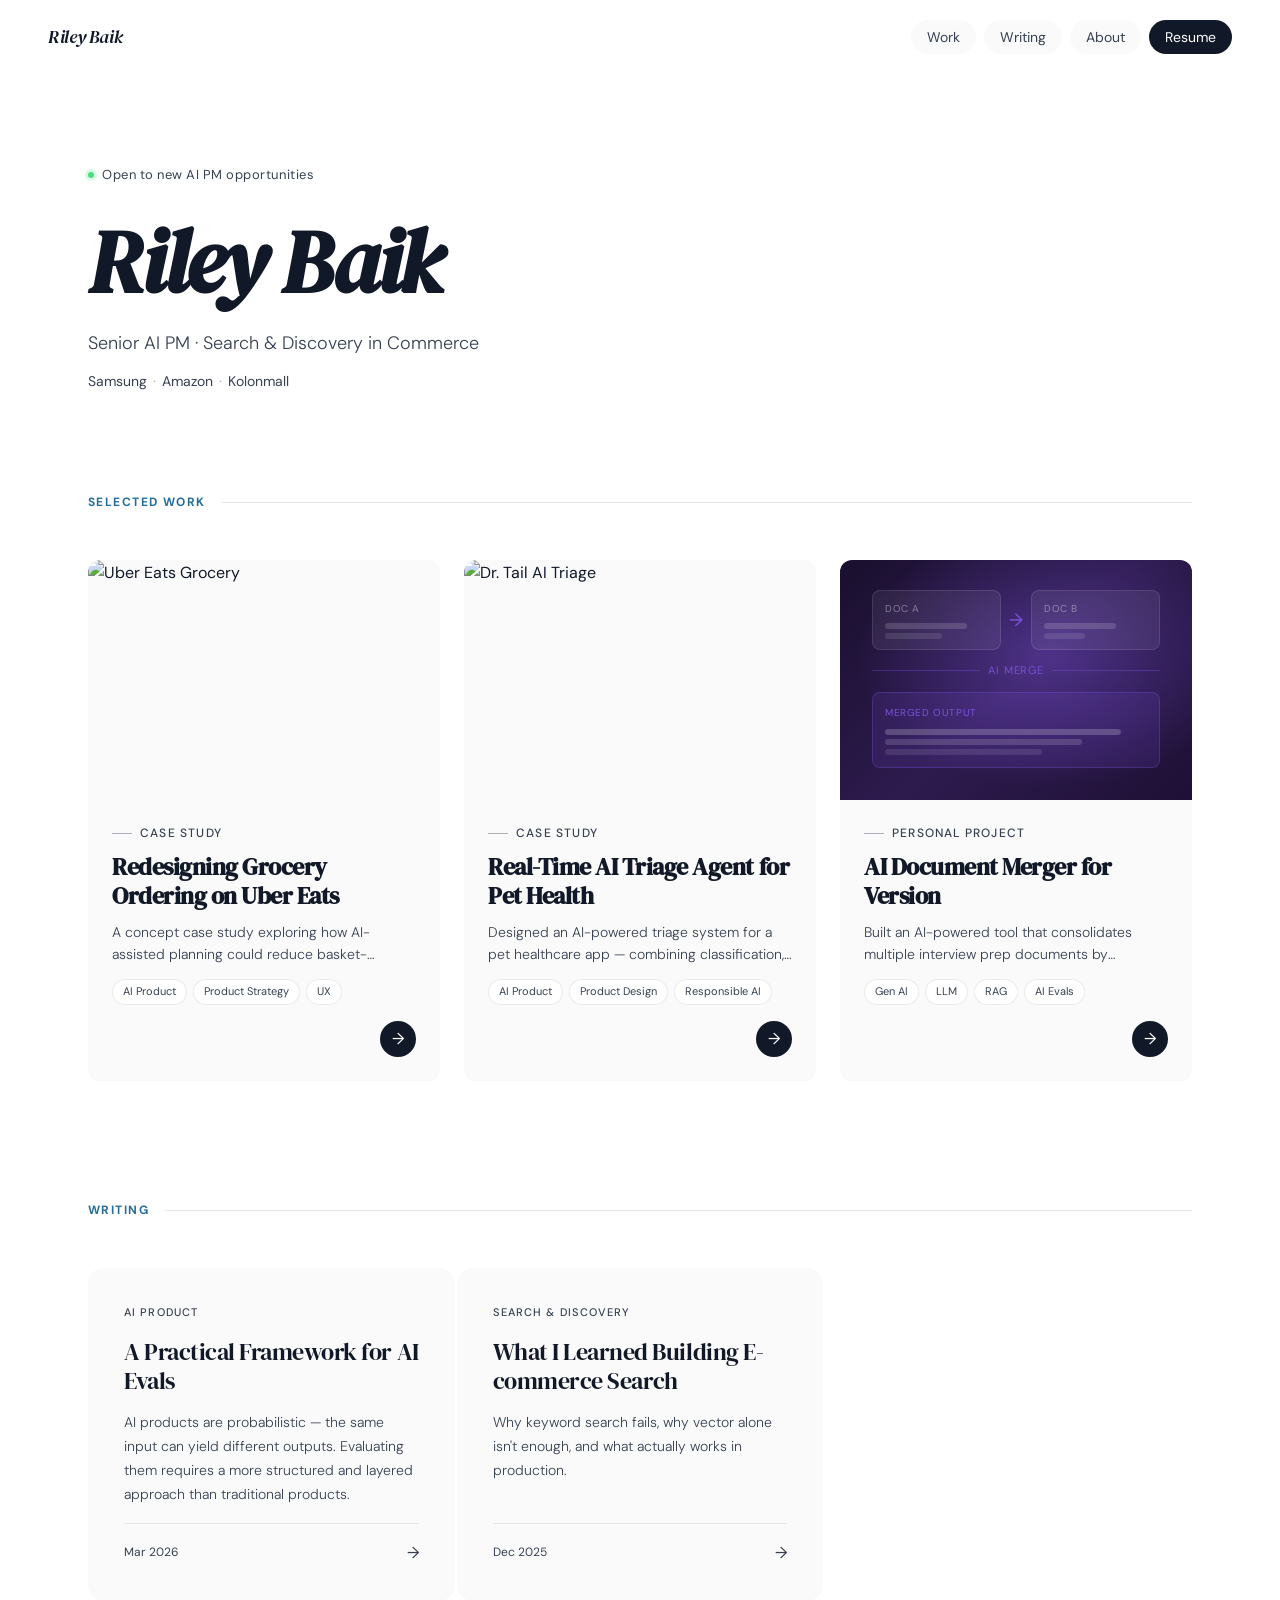
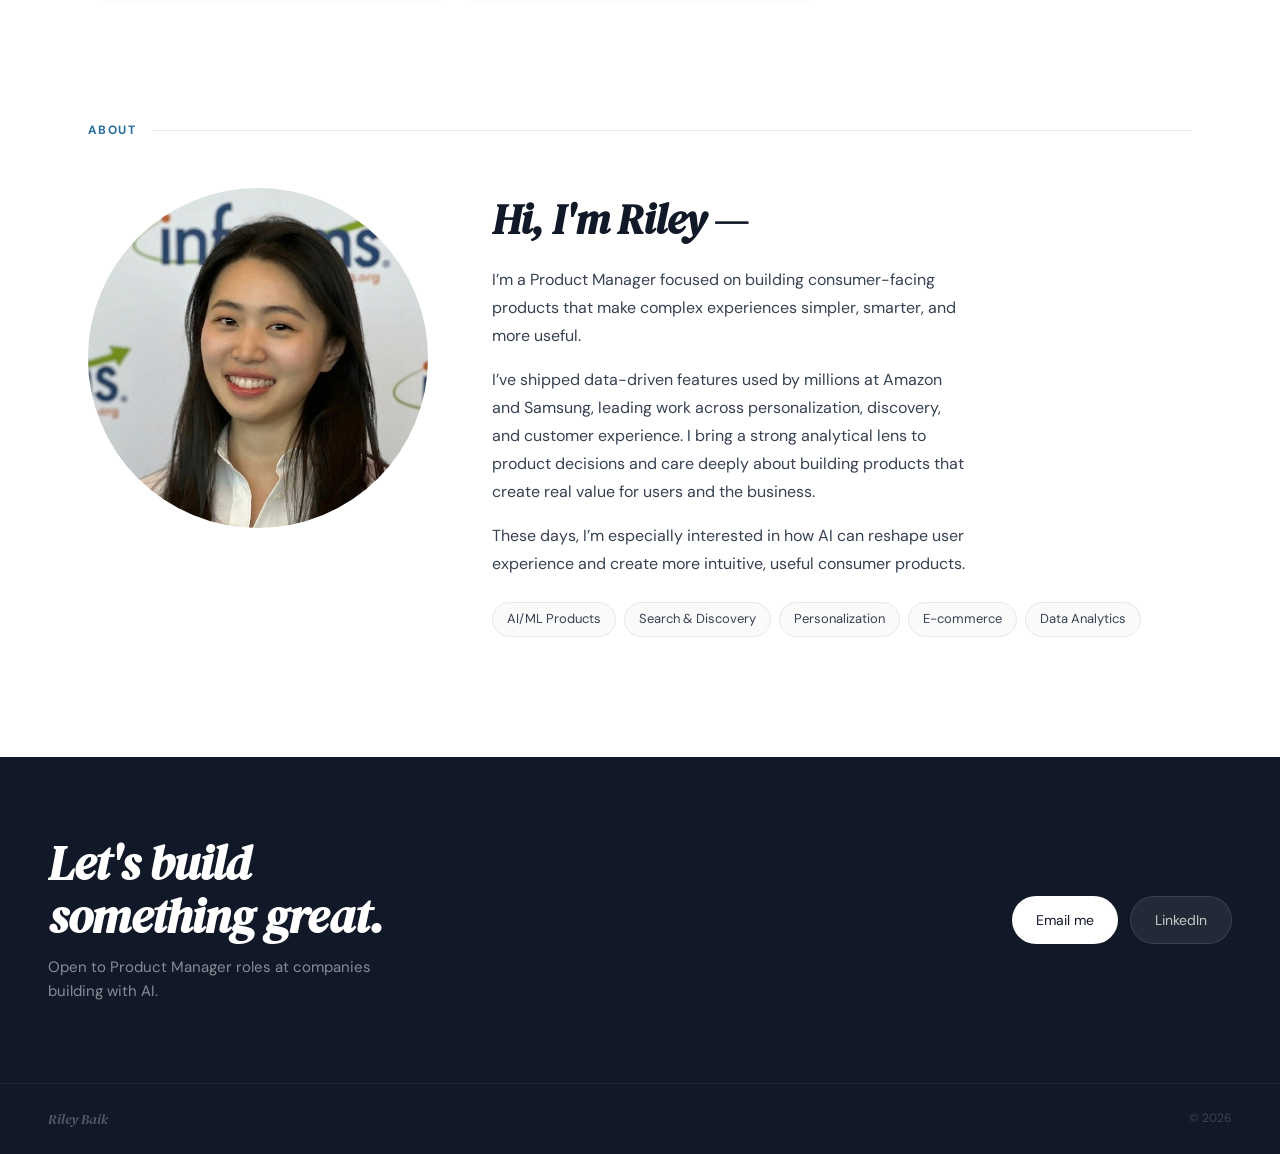
==== index.html @ 4b3b322a "Redesign detail pages and update portfolio color system - Remove dark gradient hero banners from all" ====
<!DOCTYPE html>
<html lang="en">
<head>
<meta charset="UTF-8">
<meta name="viewport" content="width=device-width, initial-scale=1.0">
<title>Riley Baik — Product Manager</title>
<link rel="preconnect" href="https://fonts.googleapis.com">
<link href="https://fonts.googleapis.com/css2?family=Inter:wght@100..900&family=DM+Serif+Display:ital@0;1&family=DM+Sans:wght@300;400;500&display=swap" rel="stylesheet">
<style>
  :root {
    --bg:#FFFFFF; --surface:#FAFAFA; --surface-soft:#F5F7FA;
    --ink:#111827; --ink-muted:#374151; --ink-soft:#6B7280; --ink-faint:#9CA3AF;
    --border:#E5E7EB; --border-strong:#D1D5DB;
    --accent:#256D9B; --accent-dark:#174766; --accent-soft:#EAF4FA; --accent-line:#BBD8EA;
    --radius:16px;
  }
  *,*::before,*::after { box-sizing:border-box; margin:0; padding:0; }
  html { scroll-behavior:smooth; }
  body { background:var(--bg); color:var(--ink); font-family:'DM Sans',sans-serif; font-weight:400; font-size:16px; line-height:1.6; -webkit-font-smoothing:antialiased; }

  nav { position:fixed; top:0; left:0; right:0; z-index:100; display:flex; align-items:center; justify-content:space-between; padding:20px 48px; background:rgba(255,255,255,0.92); backdrop-filter:blur(12px); }
  .nav-name { font-family:'DM Serif Display',serif; font-style:italic; font-size:18px; letter-spacing:-0.02em; color:var(--ink); text-decoration:none; cursor:pointer; }
  .nav-links { display:flex; gap:8px; align-items:center; }
  .nav-links a { text-decoration:none; font-size:14px; font-weight:400; color:var(--ink-muted); padding:6px 16px; border-radius:99px; background:var(--surface); transition:all 0.2s; cursor:pointer; }
  .nav-links a:hover { color:var(--ink); background:var(--border-strong); }
  .nav-links .resume-btn { background:var(--ink); color:var(--bg); }
  .nav-links .resume-btn:hover { background:#333; color:#fff; }

  .page { display:none; }
  .page.active { display:block; }
  .page-enter { animation:pageIn 0.45s cubic-bezier(0.25,0.46,0.45,0.94) forwards; }
  @keyframes pageIn { from { opacity:0; transform:translateY(20px); } to { opacity:1; transform:translateY(0); } }

  .hero { padding:160px 48px 100px; max-width:1200px; margin:0 auto; }
  .hero-tag { display:inline-flex; align-items:center; gap:8px; font-size:13px; font-weight:400; color:var(--ink-muted); margin-bottom:32px; letter-spacing:0.04em; }
  .hero-tag::before { content:''; display:inline-block; width:6px; height:6px; border-radius:50%; background:#4ade80; box-shadow:0 0 0 3px rgba(74,222,128,0.2); animation:pulse 2s ease infinite; }
  @keyframes pulse { 0%,100%{box-shadow:0 0 0 3px rgba(74,222,128,0.2);} 50%{box-shadow:0 0 0 6px rgba(74,222,128,0.1);} }
  .hero h1 { font-family:'DM Serif Display',serif; font-style:italic; font-size:clamp(52px,7vw,88px); line-height:1.0; letter-spacing:-0.03em; margin-bottom:24px; }
  .hero-sub { font-size:18px; font-weight:300; color:var(--ink-muted); max-width:560px; line-height:1.6; margin-bottom:12px; }
  .hero-prev { font-size:14px; color:var(--ink-muted); display:flex; align-items:center; gap:6px; flex-wrap:wrap; }
  .hero-prev span { font-weight:500; color:var(--ink); }
  .hero-prev .dot { opacity:0.3; }

  .section { max-width:1200px; margin:0 auto; padding:0 48px 120px; }
  .section-label { font-size:12px; font-weight:700; letter-spacing:0.12em; text-transform:uppercase; color:var(--accent); margin-bottom:48px; display:flex; align-items:center; gap:16px; }
  .section-label::after { content:''; flex:1; height:1px; background:var(--border); }

  .projects { display:grid; grid-template-columns:repeat(3, 1fr); gap:24px; }
  .project-card { display:flex; flex-direction:column; background:var(--surface); border-radius:12px; overflow:hidden; cursor:pointer; color:inherit; transition:transform 0.3s cubic-bezier(0.25,0.46,0.45,0.94); }
  .project-card:hover { transform:translateY(-3px); }
  .project-thumb { height:240px; overflow:hidden; position:relative; }
  .project-info { padding:24px; display:flex; flex-direction:column; justify-content:space-between; flex:1; }
  .project-meta { display:flex; flex-direction:column; gap:10px; }
  .project-company { font-size:12px; font-weight:500; letter-spacing:0.1em; text-transform:uppercase; color:var(--ink-muted); display:flex; align-items:center; gap:8px; }
  .project-company::before { content:''; display:inline-block; width:20px; height:1px; background:var(--ink-muted); opacity:0.4; }
  .project-title { font-family:'DM Serif Display',serif; font-size:24px; line-height:1.2; letter-spacing:-0.02em; }
  .project-desc { font-size:14px; font-weight:300; color:var(--ink-muted); line-height:1.6; display:-webkit-box; -webkit-line-clamp:2; -webkit-box-orient:vertical; overflow:hidden; }
  .project-tags { display:flex; gap:6px; flex-wrap:wrap; margin-top:4px; }
  .project-tag { font-size:11px; padding:3px 10px; border-radius:99px; background:var(--bg); color:var(--ink-muted); border:1px solid rgba(0,0,0,0.08); }
  .project-footer { display:flex; align-items:center; justify-content:flex-end; margin-top:16px; }
  .project-arrow { width:36px; height:36px; border-radius:50%; background:var(--ink); color:var(--bg); display:flex; align-items:center; justify-content:center; font-size:16px; transition:transform 0.2s; flex-shrink:0; }
  .project-card:hover .project-arrow { transform:rotate(45deg); }

  .thumb-inner { width:100%; height:100%; display:flex; flex-direction:column; align-items:flex-start; justify-content:flex-end; padding:32px; gap:8px; position:relative; z-index:1; }
  .mock-tags { display:flex; gap:6px; flex-wrap:wrap; }
  .mock-tag { font-size:11px; padding:4px 10px; border-radius:99px; background:rgba(255,255,255,0.1); color:rgba(255,255,255,0.7); border:1px solid rgba(255,255,255,0.08); }
  .mock-tag.active { background:rgba(45,91,227,0.5); color:#a8c0ff; border-color:rgba(45,91,227,0.4); }
  .mock-search-bar { background:rgba(255,255,255,0.08); border:1px solid rgba(255,255,255,0.12); border-radius:8px; width:100%; padding:12px 16px; display:flex; align-items:center; gap:10px; }
  .mock-search-icon { width:16px; height:16px; border:1.5px solid rgba(255,255,255,0.4); border-radius:50%; position:relative; flex-shrink:0; }
  .mock-search-icon::after { content:''; position:absolute; bottom:-3px; right:-3px; width:5px; height:1.5px; background:rgba(255,255,255,0.4); transform:rotate(45deg); }
  .mock-search-text { font-size:13px; color:rgba(255,255,255,0.5); }
  .mock-results { display:flex; flex-direction:column; gap:6px; width:100%; }
  .mock-result-item { background:rgba(255,255,255,0.05); border-radius:6px; padding:10px 14px; display:flex; align-items:center; gap:10px; }
  .mock-result-dot { width:28px; height:28px; border-radius:6px; flex-shrink:0; }
  .mock-result-lines { flex:1; display:flex; flex-direction:column; gap:5px; }
  .mock-line { height:8px; border-radius:4px; background:rgba(255,255,255,0.15); }
  .mock-metric-grid { display:grid; grid-template-columns:1fr 1fr; gap:8px; width:100%; }
  .mock-metric { background:rgba(255,255,255,0.05); border:1px solid rgba(255,255,255,0.07); border-radius:8px; padding:12px; }
  .mock-metric-value { font-size:22px; font-weight:600; color:#4ade80; font-family:'DM Serif Display',serif; }
  .mock-metric-label { font-size:10px; color:rgba(255,255,255,0.4); margin-top:2px; }
  .mock-chart { width:100%; height:40px; background:rgba(255,255,255,0.03); border-radius:6px; overflow:hidden; position:relative; }
  .mock-chart-line { position:absolute; bottom:8px; left:0; right:0; height:2px; background:linear-gradient(90deg,transparent,#4ade80 30%,#22c55e 70%,transparent); opacity:0.6; }

  .about-strip { max-width:1200px; margin:0 auto; padding:0 48px 120px; }
  .about-grid { display:grid; grid-template-columns:340px 1fr; gap:64px; align-items:start; }
  .about-photo { width:100%; aspect-ratio:1/1; border-radius:50%; overflow:hidden; background:var(--surface); }
  .photo-placeholder { width:100%; height:100%; display:flex; flex-direction:column; align-items:center; justify-content:center; gap:12px; background:linear-gradient(160deg,#e8e6e1 0%,#d4d1cb 100%); }
  .photo-placeholder-icon { width:72px; height:72px; border-radius:50%; background:rgba(0,0,0,0.08); display:flex; align-items:center; justify-content:center; }
  .photo-placeholder-icon svg { width:36px; height:36px; opacity:0.35; }
  .photo-placeholder-text { font-size:12px; color:rgba(0,0,0,0.3); letter-spacing:0.06em; }
  .about-content { padding-top:8px; }
  .about-content h2 { font-family:'DM Serif Display',serif; font-style:italic; font-size:42px; line-height:1.1; letter-spacing:-0.02em; margin-bottom:24px; }
  .about-content p { font-size:16px; font-weight:400; color:var(--ink-muted); line-height:1.75; margin-bottom:16px; max-width:480px; }
  .about-stats { display:flex; gap:40px; margin:40px 0; padding:32px 0; border-top:1px solid var(--border); border-bottom:1px solid var(--border); }
  .about-stat strong { font-family:'DM Serif Display',serif; font-size:36px; font-style:italic; display:block; line-height:1; margin-bottom:4px; }
  .about-stat span { font-size:13px; color:var(--ink-muted); }
  .skill-chips { display:flex; flex-wrap:wrap; gap:8px; margin-top:24px; }
  .skill-chip { font-size:13px; padding:6px 14px; border-radius:99px; background:var(--surface); color:var(--ink-muted); border:1px solid var(--border); }

  .contact-strip { background:var(--ink); padding:80px 48px; }
  .contact-inner { max-width:1200px; margin:0 auto; display:flex; align-items:center; justify-content:space-between; gap:40px; }
  .contact-left h3 { font-family:'DM Serif Display',serif; font-style:italic; font-size:48px; color:var(--bg); line-height:1.1; letter-spacing:-0.02em; margin-bottom:12px; }
  .contact-left p { font-size:15px; color:rgba(255,255,255,0.5); max-width:360px; }
  .contact-links { display:flex; gap:12px; flex-wrap:wrap; }
  .contact-link { display:inline-flex; align-items:center; gap:8px; font-size:14px; font-weight:400; padding:12px 24px; border-radius:99px; text-decoration:none; transition:all 0.2s; }
  .contact-link.primary { background:var(--bg); color:var(--ink); }
  .contact-link.primary:hover { background:#fff; }
  .contact-link.secondary { background:rgba(255,255,255,0.08); color:rgba(242,241,238,0.8); border:1px solid rgba(255,255,255,0.1); }
  .contact-link.secondary:hover { background:rgba(255,255,255,0.15); color:#fff; }
  footer { background:var(--ink); border-top:1px solid rgba(255,255,255,0.05); padding:24px 48px; display:flex; align-items:center; justify-content:space-between; }
  footer .foot-name { font-family:'DM Serif Display',serif; font-style:italic; color:rgba(242,241,238,0.3); font-size:14px; }
  footer .foot-copy { font-size:12px; color:rgba(242,241,238,0.2); }

  .detail-hero { padding-top:100px; min-height:480px; display:flex; flex-direction:column; justify-content:flex-end; padding-bottom:64px; padding-left:48px; padding-right:48px; position:relative; overflow:hidden; }
  .detail-hero-bg { position:absolute; inset:0; z-index:0; }
  .detail-hero-content { position:relative; z-index:1; max-width:1200px; margin:0 auto; width:100%; }
  .back-btn { display:inline-flex; align-items:center; gap:8px; font-size:13px; font-weight:400; color:rgba(255,255,255,0.6); cursor:pointer; margin-bottom:40px; background:rgba(255,255,255,0.1); border:1px solid rgba(255,255,255,0.15); padding:8px 16px; border-radius:99px; transition:all 0.2s; width:fit-content; }
  .back-btn:hover { background:rgba(255,255,255,0.18); color:#fff; }
  .detail-company { font-size:12px; font-weight:500; letter-spacing:0.12em; text-transform:uppercase; color:rgba(255,255,255,0.5); margin-bottom:16px; }
  .detail-title { font-family:'DM Serif Display',serif; font-style:italic; font-size:clamp(36px,5vw,64px); line-height:1.05; letter-spacing:-0.02em; color:#fff; margin-bottom:20px; }
  .detail-tags { display:flex; gap:8px; flex-wrap:wrap; }
  .detail-tag { font-size:12px; padding:5px 14px; border-radius:99px; background:rgba(255,255,255,0.12); color:rgba(255,255,255,0.8); border:1px solid rgba(255,255,255,0.1); }
  .detail-body { max-width:1200px; margin:0 auto; padding:72px 48px 120px; }
  .detail-grid { display:grid; grid-template-columns:2fr 1fr; gap:80px; align-items:start; }
  .detail-section { margin-bottom:56px; }
  .detail-section-label { font-size:11px; font-weight:500; letter-spacing:0.12em; text-transform:uppercase; color:var(--ink-muted); margin-bottom:20px; padding-bottom:12px; border-bottom:1px solid rgba(0,0,0,0.08); }
  .detail-section p { font-size:16px; font-weight:300; color:var(--ink-muted); line-height:1.8; margin-bottom:16px; }
  .stat-card { background:var(--surface); border-radius:var(--radius); padding:28px; margin-bottom:12px; }
  .stat-card-value { font-family:'DM Serif Display',serif; font-style:italic; font-size:40px; line-height:1; color:var(--ink); margin-bottom:6px; }
  .stat-card-label { font-size:13px; color:var(--ink-muted); }
  .timeline { display:flex; flex-direction:column; }
  .timeline-item { display:flex; gap:20px; }
  .timeline-left { display:flex; flex-direction:column; align-items:center; }
  .timeline-dot { width:10px; height:10px; border-radius:50%; background:var(--ink); flex-shrink:0; margin-top:5px; }
  .timeline-line { width:1px; flex:1; background:rgba(0,0,0,0.1); margin:6px 0; min-height:24px; }
  .timeline-item:last-child .timeline-line { display:none; }
  .timeline-content { padding-bottom:28px; }
  .timeline-phase { font-size:11px; font-weight:500; letter-spacing:0.08em; text-transform:uppercase; color:var(--ink-muted); margin-bottom:4px; }
  .timeline-text { font-size:14px; color:var(--ink); line-height:1.6; }

  .writing-grid { display:grid; grid-template-columns:repeat(auto-fill,minmax(340px,1fr)); gap:2px; }
  .writing-card { background:var(--surface); border-radius:var(--radius); padding:36px; cursor:pointer; transition:transform 0.3s cubic-bezier(0.25,0.46,0.45,0.94); display:flex; flex-direction:column; gap:16px; }
  .writing-card:hover { transform:translateY(-3px); }
  .writing-topic { font-size:11px; font-weight:500; letter-spacing:0.1em; text-transform:uppercase; color:var(--ink-muted); }
  .writing-title { font-family:'DM Serif Display',serif; font-size:24px; line-height:1.2; letter-spacing:-0.02em; }
  .writing-excerpt { font-size:14px; font-weight:300; color:var(--ink-muted); line-height:1.7; flex:1; }
  .writing-footer { display:flex; align-items:center; justify-content:space-between; padding-top:16px; border-top:1px solid rgba(0,0,0,0.07); }
  .writing-date { font-size:12px; color:var(--ink-muted); }
  .writing-arrow { font-size:16px; color:var(--ink-muted); transition:transform 0.2s; }
  .writing-card:hover .writing-arrow { transform:translateX(4px); }

  .writing-detail { max-width:720px; margin:0 auto; padding:72px 48px 120px; }
  .writing-detail h1 { font-family:'DM Serif Display',serif; font-style:italic; font-size:clamp(32px,4vw,52px); line-height:1.1; letter-spacing:-0.02em; margin-bottom:12px; }
  .writing-detail-meta { font-size:13px; color:var(--ink-muted); margin-bottom:48px; display:flex; gap:16px; align-items:center; }
  .writing-detail-meta span { display:flex; align-items:center; gap:6px; }
  .writing-body h2 { font-family:'DM Serif Display',serif; font-size:24px; line-height:1.2; margin:40px 0 16px; letter-spacing:-0.02em; }
  .writing-body p { font-size:16px; font-weight:400; color:var(--ink-muted); line-height:1.85; margin-bottom:20px; }
  .writing-body ul { margin:0 0 20px 20px; }
  .writing-body li { font-size:16px; font-weight:400; color:var(--ink-muted); line-height:1.85; margin-bottom:8px; }
  .writing-body blockquote { border-left:3px solid var(--accent); padding:4px 0 4px 20px; margin:28px 0; }
  .writing-body blockquote p { font-family:'DM Serif Display',serif; font-style:italic; font-size:20px; color:var(--ink); margin:0; line-height:1.5; }

  .fade-up { opacity:0; transform:translateY(24px); animation:fadeUp 0.7s cubic-bezier(0.25,0.46,0.45,0.94) forwards; }
  .fade-up:nth-child(1){animation-delay:0.1s} .fade-up:nth-child(2){animation-delay:0.2s} .fade-up:nth-child(3){animation-delay:0.3s} .fade-up:nth-child(4){animation-delay:0.4s}
  @keyframes fadeUp { to { opacity:1; transform:translateY(0); } }

  @media (max-width:900px) {
    nav{padding:16px 24px} .hero{padding:120px 24px 80px} .section,.about-strip{padding:0 24px 80px}
    .projects{grid-template-columns:1fr} .project-thumb{height:220px} .about-grid{grid-template-columns:1fr}
    .contact-inner{flex-direction:column;align-items:flex-start} .contact-strip{padding:60px 24px}
    footer{padding:20px 24px} .about-stats{gap:24px}
    .detail-hero{padding-left:24px;padding-right:24px} .detail-body{padding:48px 24px 80px} .detail-grid{grid-template-columns:1fr;gap:48px}
  }
</style>
</head>
<body>

<nav>
  <span class="nav-name" onclick="showPage('home')">Riley Baik</span>
  <div class="nav-links">
    <a onclick="showPage('home'); scrollToSection('#work')">Work</a>
    <a onclick="showPage('home'); scrollToSection('#writing')">Writing</a>
    <a onclick="showPage('home'); scrollToSection('#about')">About</a>

    <a class="resume-btn" href="#">Resume</a>
  </div>
</nav>

<div id="page-home" class="page active"></div>
<div id="page-detail" class="page"></div>
<div id="page-writing" class="page"></div>

<script>
/* =====================================================
   ✏️  PROJECTS DATA
   새 프로젝트 추가 = 이 배열에 객체 하나 추가하면 끝!
   ===================================================== */
const PROJECTS = [
  {
    id: 'uber-eats-grocery',
    company: 'Case Study',
    period: 'Concept Case Study',
    title: 'Redesigning Uber Eats\nGrocery for Item-Led Planning',
    titleCard: 'Redesigning Grocery Ordering on Uber Eats',
    description: 'A concept case study exploring how AI-assisted planning could reduce basket-building friction in a store-bound delivery model.',
    tags: ['AI Product', 'Product Strategy', 'UX'],
    impact: { value: 'Concept', label: 'Case Study' },
    thumb: 'grocery',
    externalUrl: 'uber-eats-grocery.html',
    heroGradient: 'linear-gradient(135deg,#1a2e1a 0%,#0a3d2a 40%,#064e3b 100%)',
    heroGlow: 'radial-gradient(ellipse at 40% 60%,rgba(5,150,105,0.3) 0%,transparent 65%)',
    detail: {}
  },
  /* ✏️ 새 프로젝트는 여기에 객체를 추가하세요 */,
  {
    id: 'drtail',
    company: 'Case Study',
    period: 'Concept Case Study',
    title: 'Real-Time AI Triage Agent\nfor Pet Health',
    titleCard: 'Real-Time AI Triage Agent for Pet Health',
    description: 'Designed an AI-powered triage system for a pet healthcare app — combining classification, RAG, and responsible AI guardrails to route pet health queries with confidence.',
    tags: ['AI Product', 'Product Design', 'Responsible AI'],
    impact: { value: 'Concept', label: 'Case Study' },
    thumb: 'drtail',
    externalUrl: 'dr-tail-triage-agent (1).html',
    heroGradient: 'linear-gradient(135deg,#1a1a2e 0%,#2e1a3d 100%)',
    heroGlow: 'radial-gradient(ellipse at 50% 50%,rgba(139,92,246,0.25) 0%,transparent 65%)',
    detail: {}
  },
  {
    id: 'docmerger',
    company: 'Personal Project',
    period: '2026',
    title: 'DocMerger\nAI Document Tool',
    titleCard: 'AI Document Merger for Version',
    description: 'Built an AI-powered tool that consolidates multiple interview prep documents by identifying common themes and selecting the most recent version of each. Designed the product end-to-end: problem framing, UX, and AI integration using Claude API.',
    tags: ['Gen AI','LLM', 'RAG', 'AI Evals'],
    impact: { value: '<30s', label: 'End-to-end merge time' },
    thumb: 'docmerger',
    heroGradient: 'linear-gradient(135deg,#1a0f2e 0%,#2d1b4e 50%,#1e1035 100%)',
    heroGlow: 'radial-gradient(ellipse at 60% 40%,rgba(139,92,246,0.35) 0%,transparent 65%)',
    detail: {
      problem: [
        "When preparing for multiple job interviews simultaneously, I found myself maintaining several versions of the same prep document — one per company, with overlapping questions like 'Tell me about yourself' answered slightly differently in each.",
        "The problem: which version was most current? Which had the best answer? Reconciling them manually was tedious and error-prone."
      ],
      approach: [
        "I designed and built DocMerger, a tool that accepts multiple .txt, .md, or .docx files, uses Claude AI to identify thematically similar sections across documents, and merges them by selecting the most recently modified file's version.",
        "The tool also auto-evaluates the merged output across four quality dimensions, giving immediate feedback on completeness, consistency, clarity, and recency accuracy."
      ],
      process: [
        { phase: 'Problem Framing', text: 'Identified the core pain: interview prep documents fragment over time across companies, with no easy way to consolidate the best, most current answers.' },
        { phase: 'Design', text: 'Designed a two-panel interface: file upload on the left, AI-merged results with source attribution on the right. Kept the UX minimal to reduce friction.' },
        { phase: 'AI Integration', text: 'Used Claude API (claude-sonnet-4-6) to identify common themes and merge content. Designed prompts to enforce recency-based selection logic.' },
        { phase: 'Evaluation Layer', text: 'Added a self-evaluation step where AI scores its own output on 4 criteria (1–5 scale), providing a quality signal the user can act on.' }
      ],
      outcome: [
        "DocMerger consolidates multiple interview prep documents into a single, coherent output in under 30 seconds. The built-in AI evaluation layer provides immediate quality feedback, reducing the manual review burden significantly."
      ],
      stats: [
        { value: '<30s', label: 'End-to-end merge time' },
        { value: '4',    label: 'AI quality evaluation criteria' },
        { value: '3',    label: 'Supported file formats (.txt .md .docx)' }
      ],
      role: 'Solo builder — product strategy, UX design, and full-stack implementation with Next.js and Claude API.',
      github: 'https://github.com/Soyeon-Baik/Doc-Merger'
    }
  }
];

/* =====================================================
   ✏️  WRITING DATA
   새 글 추가 = 이 배열에 객체 하나 추가하면 끝!
   ===================================================== */
const WRITING = [
  {
    id: 'ai-evaluation',
    topic: 'AI Product',
    title: 'A Practical Framework for AI Evals',
    excerpt: 'AI products are probabilistic — the same input can yield different outputs. Evaluating them requires a more structured and layered approach than traditional products.',
    date: 'Mar 2026',
    body: `
      <p>Most traditional products are deterministic. When the same input is given, the system produces the same output based on predefined logic. Success can be measured through clearly defined user flows and metrics.</p>
      <p>AI products, however, are inherently probabilistic. The same input can yield different outputs. While we can tune parameters like temperature or tone, the output is not guaranteed to be consistent. Because of this, evaluating AI products requires a more structured and layered approach.</p>
      <p>This post outlines a practical, end-to-end framework for evaluating AI-powered products with real-world example.</p>

      <h2>0. Define What Success Means</h2>
      <p>As always, the first step is to clearly define what success looks like.</p>
      <p>For AI products, this should be defined at two levels — for both the user and the product. I recommend starting from user-level success and then breaking it down into product-level metrics.</p>
      <p><strong>User-level success</strong></p>
      <ul>
        <li>Did the user accomplish their goal?</li>
        <li>Did the system reduce effort or time?</li>
      </ul>
      <p><strong>Product-level success</strong></p>
      <ul>
        <li>Task success rate</li>
        <li>Time to resolution</li>
        <li>User satisfaction</li>
      </ul>
      <p>For example, in a conversational product discovery experience, success is about helping users find the right products or information more easily and quickly, so they can make confident purchase decisions.</p>
      <p>Without this step, evaluation becomes disconnected from actual user value and risks over-optimizing proxy metrics.</p>

      <h2>1. Establish a Golden Dataset</h2>
      <p>Once success is defined, the next step is to create a reliable evaluation baseline — a golden dataset.</p>
      <p>A <strong>golden dataset</strong> consists of input-output pairs. Inputs are real user queries (including long-tail and ambiguous cases), and ideal outputs are high-quality responses defined with domain experts.</p>
      <p>In a brand chatbot context, this step involves categorizing use cases by user intent, such as product discovery, comparison, and support-related queries, and defining corresponding answer sets. In practice, I worked closely with domain experts (e.g., brand managers, marketing teams) to define what good responses look like across these use cases.</p>
      <p>This dataset provides a consistent standard for measuring system quality and enables repeatable evaluation.</p>

      <h2>2. Offline Evaluation (System Quality)</h2>
      <p>Offline evaluation measures how well the system performs in a controlled environment before production. Typical evaluation approaches include the following:</p>
      <ul>
        <li>Rubric-based scoring (manual or model-assisted)</li>
        <li>Accuracy and factuality checks</li>
        <li>Hallucination detection</li>
        <li>Coverage of edge cases</li>
      </ul>
      <p>For example, in a product-focused chatbot, offline evaluation can measure whether responses correctly recommend relevant products and provide sufficient supporting details (e.g., key features, differences).</p>
      <p>At this stage, the key question is "Can the system produce high-quality outputs?"</p>
      <p>In this stage, two complementary approaches help scale offline evaluation.</p>
      <p>First, LLM-as-judge uses a separate language model to score responses against a rubric. This enables fast and repeatable evaluation across large response sets.</p>
      <p>Second, human-in-the-loop review runs in parallel. Domain experts periodically validate a sample of the golden dataset to ensure the rubric remains reliable and to catch blind spots that automated scoring may overlook.</p>

      <h2>3. Online Experimentation (Controlled Comparison)</h2>
      <p>Once baseline quality is established, it's time to test it in a live but controlled environment through experimentation.</p>
      <p>This stage focuses on comparing variants, not measuring final success.</p>
      <p>Typical experiments include:</p>
      <ul>
        <li>Different prompting strategies</li>
        <li>Retrieval configurations (e.g., number or type of documents)</li>
        <li>Response formats (e.g., concise vs. structured with explanations)</li>
      </ul>
      <p>These experiments test system-level variations that run on top of the same underlying model (rather than testing different models themselves).</p>
      <p>For example, one variant might use a concise response with minimal context, while another uses a more structured format with richer context and citations. In one case, I tested these variations to understand which better supports user decision-making during product discovery.</p>
      <p>Metrics at this stage are comparative signals, such as:</p>
      <ul>
        <li>Click-through rate (CTR)</li>
        <li>Re-try rate</li>
        <li>Conversation completion</li>
      </ul>
      <p>The key question here is, "Which version performs better relative to another?"</p>
      <p>This stage helps identify better configurations. However, it does not yet confirm whether the product is truly effective.</p>

      <h2>4. Behavioral &amp; Outcome Metrics (Real Impact)</h2>
      <p>Now, after selecting the strongest variant, it's time to measure actual user impacts.</p>
      <p>This stage answers a fundamentally different question, "Did the product actually help the user achieve their goal?"</p>
      <p>Unlike online experimentation, this is not about comparing versions, but about validating real impact and measuring success based on what we defined from the start.</p>
      <p>Key metrics include:</p>
      <ul>
        <li>Task completion rate</li>
        <li>Reduction in follow-up queries</li>
        <li>Conversion or downstream actions</li>
        <li>User satisfaction</li>
      </ul>
      <p>For example, even if a chatbot increases CTR or engagement, a high rate of follow-up questions may indicate that responses are not fully resolving user needs.</p>

      <h2>5. Continuous Feedback Loop</h2>
      <p>Like any other product, AI products require continuous iteration.</p>
      <p>Feedback signals include the following:</p>
      <ul>
        <li>Explicit product feedback (ratings, thumbs up/down)</li>
        <li>Implicit behavioral signals (query reformulation, abandonment, repeated interactions)</li>
      </ul>
      <p>These signals can be used to continuously improve the system by:</p>
      <ul>
        <li>Improving prompts or retrieval strategies</li>
        <li>Refining ranking logic</li>
        <li>Updating training data</li>
      </ul>
      <blockquote><p>Evaluate → Learn → Improve → Re-evaluate.</p></blockquote>
      <p>This loop is what enables AI products to continuously improve and stay aligned with real user needs.</p>

      <h2>Evaluation Principles: Helpful, Honest, Harmless</h2>
      <p>Across all of these stages, there's one framework that I keep in the back of my mind, "HHH" (Helpful, Honest, and Harmless) framework from Anthropic. This is a useful northstar for setting quality criteria.</p>
      <p>In my experience, this framework is especially useful for translating abstract evaluation goals into concrete criteria:</p>
      <ul>
        <li><strong>Helpful</strong> — Does the response actually solve the user's problem? Measured through task completion and relevance.</li>
        <li><strong>Honest</strong> — Does the product avoid making up information when uncertain? Does it clearly acknowledge when information is unavailable? Evaluated through hallucination checks and fallback behavior.</li>
        <li><strong>Harmless</strong> — Does the system avoid unsafe guidance or inappropriate response? Enforced through policy constraints and safety evaluation.</li>
      </ul>
      <p>In practice, I always think about whether the system is hitting all three at the same time. Embedding these principles into evaluation criteria ensures the system is not only effective, but also trustworthy.</p>

      <h2>Key Takeaways</h2>
      <p>Evaluating AI products is not a one-time process. It requires a layered framework that connects model performance to real user outcomes by following these steps:</p>
      <div class="timeline">
        <div class="timeline-item">
          <div class="timeline-left"><div class="timeline-dot"></div><div class="timeline-line"></div></div>
          <div class="timeline-content"><div class="timeline-text" style="color:var(--ink-muted);">Define success based on user goals</div></div>
        </div>
        <div class="timeline-item">
          <div class="timeline-left"><div class="timeline-dot"></div><div class="timeline-line"></div></div>
          <div class="timeline-content"><div class="timeline-text" style="color:var(--ink-muted);">Build a golden dataset</div></div>
        </div>
        <div class="timeline-item">
          <div class="timeline-left"><div class="timeline-dot"></div><div class="timeline-line"></div></div>
          <div class="timeline-content"><div class="timeline-text" style="color:var(--ink-muted);">Evaluate system quality offline</div></div>
        </div>
        <div class="timeline-item">
          <div class="timeline-left"><div class="timeline-dot"></div><div class="timeline-line"></div></div>
          <div class="timeline-content"><div class="timeline-text" style="color:var(--ink-muted);">Compare variants through experimentation</div></div>
        </div>
        <div class="timeline-item">
          <div class="timeline-left"><div class="timeline-dot"></div><div class="timeline-line"></div></div>
          <div class="timeline-content"><div class="timeline-text" style="color:var(--ink-muted);">Measure real-world outcomes</div></div>
        </div>
        <div class="timeline-item">
          <div class="timeline-left"><div class="timeline-dot"></div><div class="timeline-line"></div></div>
          <div class="timeline-content"><div class="timeline-text" style="color:var(--ink-muted);">Continuously improve through feedback</div></div>
        </div>
      </div>
      <p>Ultimately, strong AI products are not defined by how well they generate responses, but by how effectively they help users accomplish what they came for.</p>
    `
  },
  {
    id: 'ecommerce-search',
    topic: 'Search & Discovery',
    title: 'What I Learned Building E-commerce Search',
    excerpt: 'Why keyword search fails, why vector alone isn\'t enough, and what actually works in production.',
    date: 'Dec 2025',
    body: `
      <p>Search looks simple on the surface. A user types a query, and the system returns results. But in practice, search is not just a retrieval problem. It is an intent understanding problem. This becomes especially clear in e-commerce, where users rarely express their intent in clean, structured keywords.</p>

      <h2>Phase 1: Lexical Search — Matching What Users Say</h2>
      <p>Most early e-commerce search systems rely on lexical matching techniques like BM25. They treat queries and products as collections of tokens and rank results based on keyword overlap.</p>
      <p>This approach works well when users and systems "speak the same language."</p>
      <p>It's fast, scalable, and deterministic. So it's easy to debug and reason about why specific results come out.</p>
      <p>That being said, the limitation is that it retrieves what users type or say, not what they "mean".</p>
      <p>I saw this clearly while working on Samsung's on-site search. For queries like "galaxy earphones", the system often returned Galaxy phones at the top of the results. From a keyword perspective, this was correct. From a user perspective, it was clearly wrong.</p>
      <p>This gap between keyword matching and user intent is where most search problems begin.</p>

      <h2>Phase 2: The Patchwork Era — Trying to Fix It Manually</h2>
      <p>To address these gaps, teams typically add layers of heuristics — synonym dictionaries, query rewriting, typo correction, redirect rules, and manual ranking adjustments.</p>
      <p>These fixes help in specific cases, but they don't scale. Rules start conflicting with each other, long-tail queries remain unsolved, and maintenance cost grows quickly.</p>
      <p>The system doesn't actually get smarter. It just becomes more complicated.</p>

      <h2>Phase 3: The Shift to Semantic Search</h2>
      <p>Semantic search changes the approach by representing queries and products as embeddings. Instead of matching keywords, the system matches meaning.</p>
      <p>This enables better handling of synonyms, improved long-tail query coverage, and more flexible matching between queries and products. At first glance, this seems like the solution.</p>
      <p>But in practice, it introduces a different set of challenges. Results become less predictable, relevance is harder to explain, evaluation becomes more complex, and infrastructure cost increases.</p>
      <p>Semantic search improves understanding — but reduces manual control. The heuristic layers built in Phase 2 become less necessary, but so does the ability to directly intervene when something goes wrong.</p>

      <h2>The Reality: Hybrid Systems</h2>
      <p>In production, no system is purely lexical or purely semantic. Modern search systems are hybrid.</p>
      <p>Lexical search provides precision and stability. Semantic search provides recall and intent understanding. The challenge is how to combine them effectively.</p>
      <p>This became clear in my own work. I initially assumed the issue with accessory queries was a UI problem and proposed separating them into a dedicated tab. However, behavioral data showed that users rarely interacted with tabs, regardless of query type.</p>
      <p>This shifted the focus away from UI and toward improving retrieval and ranking.</p>
      <p>I analyzed queries with significantly low CTR and found that many of them were intent-mismatch cases. This led us to expand candidate retrieval beyond keyword matching and incorporate semantic signals for better intent coverage.</p>
      <p>To measure progress, I tracked metrics at two levels. On the model side: MRR, precision@k, and recall to evaluate retrieval quality. On the user side: 1st-result CTR and overall search result CTR to validate whether improvements actually changed behavior.</p>
      <p>As a result, we observed a meaningful lift in CTR for affected queries and a reduction in query reformulation rates.</p>
      <p>Ultimately, search quality wasn't determined by any single model, but by how lexical signals, semantic signals, and behavioral data worked together.</p>

      <h2>Final Insight</h2>
      <p>Search is not just about retrieving results. It is a system that must align user intent with product representation, while balancing relevance, business goals, and user trust.</p>
      <p>Moving from keyword search to vector search is not a linear upgrade. It is a shift in how we think about the problem.</p>
      <p>Hybrid search is not a transition phase. It is the system.</p>
      <blockquote><p>There is no single "best" search system — only better trade-offs.</p></blockquote>
    `
  }
  /* ✏️ 새 글은 여기에 추가하세요 */
];

/* =====================================================
   THUMBNAIL RENDERERS
   ===================================================== */
const THUMBS = {
  search: (p) => `
    <div style="width:100%;height:100%;position:relative;background:${p.heroGradient}">
      <div style="position:absolute;inset:0;background:${p.heroGlow}"></div>
      <div class="thumb-inner">
        <div class="mock-tags">
          <div class="mock-tag active">Recommended</div>
          <div class="mock-tag">Trending</div>
          <div class="mock-tag">New Arrivals</div>
        </div>
        <div class="mock-search-bar">
          <div class="mock-search-icon"></div>
          <span class="mock-search-text">Search for anything...</span>
        </div>
        <div class="mock-results">
          <div class="mock-result-item">
            <div class="mock-result-dot" style="background:rgba(45,91,227,0.5)"></div>
            <div class="mock-result-lines">
              <div class="mock-line" style="width:65%"></div>
              <div class="mock-line" style="width:40%;opacity:0.5"></div>
            </div>
          </div>
          <div class="mock-result-item">
            <div class="mock-result-dot" style="background:rgba(196,118,42,0.5)"></div>
            <div class="mock-result-lines">
              <div class="mock-line" style="width:80%"></div>
              <div class="mock-line" style="width:55%;opacity:0.5"></div>
            </div>
          </div>
        </div>
      </div>
    </div>`,
  docmerger: (p) => `
    <div style="width:100%;height:100%;position:relative;background:${p.heroGradient}">
      <div style="position:absolute;inset:0;background:${p.heroGlow}"></div>
      <div class="thumb-inner">
        <div style="display:flex;flex-direction:column;gap:8px;width:100%">
          <div style="display:flex;gap:8px;align-items:center">
            <div style="flex:1;background:rgba(255,255,255,0.07);border:1px solid rgba(255,255,255,0.1);border-radius:8px;padding:10px 12px;">
              <div style="font-size:10px;color:rgba(255,255,255,0.4);margin-bottom:6px;letter-spacing:0.06em;">DOC A</div>
              <div style="height:6px;border-radius:3px;background:rgba(255,255,255,0.15);margin-bottom:4px;width:80%"></div>
              <div style="height:6px;border-radius:3px;background:rgba(255,255,255,0.1);width:55%"></div>
            </div>
            <div style="color:rgba(139,92,246,0.8);font-size:18px">→</div>
            <div style="flex:1;background:rgba(255,255,255,0.07);border:1px solid rgba(255,255,255,0.1);border-radius:8px;padding:10px 12px;">
              <div style="font-size:10px;color:rgba(255,255,255,0.4);margin-bottom:6px;letter-spacing:0.06em;">DOC B</div>
              <div style="height:6px;border-radius:3px;background:rgba(255,255,255,0.15);margin-bottom:4px;width:70%"></div>
              <div style="height:6px;border-radius:3px;background:rgba(255,255,255,0.1);width:40%"></div>
            </div>
          </div>
          <div style="display:flex;align-items:center;gap:8px;padding:4px 0;">
            <div style="flex:1;height:1px;background:rgba(139,92,246,0.3)"></div>
            <div style="font-size:11px;color:rgba(139,92,246,0.7);letter-spacing:0.08em;">AI MERGE</div>
            <div style="flex:1;height:1px;background:rgba(139,92,246,0.3)"></div>
          </div>
          <div style="background:rgba(139,92,246,0.12);border:1px solid rgba(139,92,246,0.25);border-radius:8px;padding:12px;">
            <div style="font-size:10px;color:rgba(139,92,246,0.8);margin-bottom:8px;letter-spacing:0.06em;">MERGED OUTPUT</div>
            <div style="height:6px;border-radius:3px;background:rgba(255,255,255,0.2);margin-bottom:4px;width:90%"></div>
            <div style="height:6px;border-radius:3px;background:rgba(255,255,255,0.15);margin-bottom:4px;width:75%"></div>
            <div style="height:6px;border-radius:3px;background:rgba(255,255,255,0.1);width:60%"></div>
          </div>
        </div>
      </div>
    </div>`,
  metrics: (p) => `
    <div style="width:100%;height:100%;position:relative;background:${p.heroGradient}">
      <div style="position:absolute;inset:0;background:${p.heroGlow}"></div>
      <div class="thumb-inner">
        <div class="mock-metric-grid">
          <div class="mock-metric"><div class="mock-metric-value">4.2×</div><div class="mock-metric-label">Conversion lift</div></div>
          <div class="mock-metric"><div class="mock-metric-value">91%</div><div class="mock-metric-label">Model accuracy</div></div>
          <div class="mock-metric"><div class="mock-metric-value">2.1s</div><div class="mock-metric-label">Avg. latency</div></div>
          <div class="mock-metric"><div class="mock-metric-value">↑23</div><div class="mock-metric-label">NPS points</div></div>
        </div>
        <div class="mock-chart"><div class="mock-chart-line"></div></div>
      </div>
    </div>`,
  samsung: (p) => `
    <img src="thumbnail_samsung.png" alt="Samsung AI Search" style="width:100%;height:100%;object-fit:cover;display:block;border-radius:12px 12px 0 0">`,
  grocery: (p) => `
    <img src="thumbnail_ubereats.png" alt="Uber Eats Grocery" style="width:100%;height:100%;object-fit:cover;display:block;border-radius:12px 12px 0 0">`,
  drtail: (p) => `
    <img src="thumbnail_drtail.png" alt="Dr. Tail AI Triage" style="width:100%;height:100%;object-fit:cover;display:block;border-radius:12px 12px 0 0">`
};

/* =====================================================
   RENDERERS
   ===================================================== */
function renderContact() {
  return `
    <div class="contact-strip">
      <div class="contact-inner">
        <div class="contact-left">
          <h3>Let's build<br>something great.</h3>
          <p>Open to Product Manager roles at companies building with AI.</p>
        </div>
        <div class="contact-links">
          <a href="mailto:rileybaik21@gmail.com" class="contact-link primary">Email me</a>
          <a href="https://linkedin.com/in/r-baik" class="contact-link secondary">LinkedIn</a>
        </div>
      </div>
    </div>
    <footer>
      <span class="foot-name">Riley Baik</span>
      <span class="foot-copy">© 2026</span>
    </footer>`;
}

function renderHome() {
  const cards = PROJECTS.map((p, i) => `
    <div class="project-card" onclick="${p.externalUrl ? `window.location.href='${p.externalUrl}'` : `showDetail('${p.id}')`}">
      <div class="project-thumb">${THUMBS[p.thumb](p)}</div>
      <div class="project-info">
        <div class="project-meta">
          <div class="project-company">${p.company}</div>
          <h3 class="project-title">${p.titleCard}</h3>
          <p class="project-desc">${p.description}</p>
          <div class="project-tags">${p.tags.map(t => `<span class="project-tag">${t}</span>`).join('')}</div>
        </div>
        <div class="project-footer">
          <div class="project-arrow">→</div>
        </div>
      </div>
    </div>`).join('');

  return `
    <section class="hero">
      <div class="hero-tag fade-up">Open to new AI PM opportunities</div>
      <h1 class="fade-up">Riley Baik</h1>
      <p class="hero-sub fade-up">Senior AI PM · Search & Discovery in Commerce</p>
      <p class="hero-prev fade-up">
        Samsung <span class="dot">·</span> Amazon <span class="dot">·</span> Kolonmall
      </p>
  <!--
      <p class="hero-prev fade-up">
        <span>prev.</span> Amazon <span class="dot">·</span> Samsung <span class="dot">·</span> Kolonmall
      </p>
      -->
    </section>
    <section class="section" id="work">
      <div class="section-label">Selected Work</div>
      <div class="projects">${cards}</div>
    </section>
    <section class="section" id="writing">
      <div class="section-label">Writing</div>
      <div class="writing-grid">
        ${WRITING.map(w => `
          <div class="writing-card" onclick="showWriting('${w.id}')">
            <div class="writing-topic">${w.topic}</div>
            <div class="writing-title">${w.title}</div>
            <div class="writing-excerpt">${w.excerpt}</div>
            <div class="writing-footer">
              <span class="writing-date">${w.date}</span>
              <span class="writing-arrow">→</span>
            </div>
          </div>`).join('')}
      </div>
    </section>
    <section class="about-strip" id="about">
      <div class="section-label">About</div>
      <div class="about-grid">
        <div>
          <div class="about-photo">
          <img src="photo.jpg" style="width:100%;height:100%;object-fit:cover;object-position:55% 25%;transform:scale(1.4);transform-origin:55% 25%;">
          </div>
        </div>
        <div class="about-content">
          <h2>Hi, I'm Riley —<br></h2>
          <p>I’m a Product Manager focused on building consumer-facing products that make complex experiences simpler, smarter, and more useful.</p>
          <p>I’ve shipped data-driven features used by millions at Amazon and Samsung, leading work across personalization, discovery, and customer experience. I bring a strong analytical lens to product decisions and care deeply about building products that create real value for users and the business.</p>
          <p>These days, I’m especially interested in how AI can reshape user experience and create more intuitive, useful consumer products.</p>

          <div class="skill-chips">
            ${['AI/ML Products','Search & Discovery','Personalization','E-commerce','Data Analytics'].map(s=>`<span class="skill-chip">${s}</span>`).join('')}
          </div>
        </div>
      </div>
    </section>
    ${renderContact()}`;
}

function renderWritingDetail(w) {
  return `
    <div style="padding-top:80px;">
      <div class="writing-detail">
        <div class="back-btn" onclick="showPage('home'); scrollToSection('#writing')" style="background:var(--surface);color:var(--ink);border:none;margin-bottom:40px;">← Back to writing</div>
        <div class="writing-topic" style="margin-bottom:12px;">${w.topic}</div>
        <h1>${w.title}</h1>
        <div class="writing-detail-meta">
          <span>${w.date}</span>
        </div>
        <div class="writing-body">${w.body}</div>
      </div>
    </div>
    ${renderContact()}`;
}

function renderDetail(p) {
  const timeline = p.detail.process.map(s => `
    <div class="timeline-item">
      <div class="timeline-left"><div class="timeline-dot"></div><div class="timeline-line"></div></div>
      <div class="timeline-content">
        <div class="timeline-phase">${s.phase}</div>
        <div class="timeline-text">${s.text}</div>
      </div>
    </div>`).join('');

  const stats = p.detail.stats.map(s => `
    <div class="stat-card">
      <div class="stat-card-value">${s.value}</div>
      <div class="stat-card-label">${s.label}</div>
    </div>`).join('');

  return `
    <div class="detail-hero">
      <div class="detail-hero-bg" style="background:${p.heroGradient}">
        <div style="position:absolute;inset:0;background:${p.heroGlow}"></div>
      </div>
      <div class="detail-hero-content">
        <div class="back-btn" onclick="showPage('home')">← Back to work</div>
        <div class="detail-company">${p.company} · ${p.period}</div>
        <h1 class="detail-title">${p.title.replace('\n','<br>')}</h1>
        <div class="detail-tags">${p.tags.map(t=>`<span class="detail-tag">${t}</span>`).join('')}</div>
      </div>
    </div>
    <div class="detail-body">
      <div class="detail-grid">
        <div>
          <div class="detail-section">
            <div class="detail-section-label">Problem</div>
            ${p.detail.problem.map(t=>`<p>${t}</p>`).join('')}
          </div>
          <div class="detail-section">
            <div class="detail-section-label">Approach</div>
            ${p.detail.approach.map(t=>`<p>${t}</p>`).join('')}
          </div>
          <div class="detail-section">
            <div class="detail-section-label">Process</div>
            <div class="timeline">${timeline}</div>
          </div>
          <div class="detail-section">
            <div class="detail-section-label">Outcome</div>
            ${p.detail.outcome.map(t=>`<p>${t}</p>`).join('')}
          </div>
        </div>
        <div>
          ${stats}
          <div class="stat-card" style="margin-top:32px;background:var(--ink);color:var(--bg);">
            <div style="font-size:11px;font-weight:500;letter-spacing:0.1em;text-transform:uppercase;color:rgba(242,241,238,0.4);margin-bottom:12px;">My Role</div>
            <div style="font-size:14px;line-height:1.7;color:rgba(242,241,238,0.75);">${p.detail.role}</div>
          </div>
          ${p.detail.github ? `<a href="${p.detail.github}" target="_blank" style="display:flex;align-items:center;gap:8px;margin-top:12px;padding:14px 20px;border-radius:var(--radius);background:var(--surface);color:var(--ink);text-decoration:none;font-size:14px;font-weight:400;transition:all 0.2s;" onmouseover="this.style.background='#dddbd6'" onmouseout="this.style.background='var(--surface)'">
            <svg width="18" height="18" viewBox="0 0 24 24" fill="currentColor"><path d="M12 0C5.37 0 0 5.37 0 12c0 5.31 3.435 9.795 8.205 11.385.6.105.825-.255.825-.57 0-.285-.015-1.23-.015-2.235-3.015.555-3.795-.735-4.035-1.41-.135-.345-.72-1.41-1.23-1.695-.42-.225-1.02-.78-.015-.795.945-.015 1.62.87 1.845 1.23 1.08 1.815 2.805 1.305 3.495.99.105-.78.42-1.305.765-1.605-2.67-.3-5.46-1.335-5.46-5.925 0-1.305.465-2.385 1.23-3.225-.12-.3-.54-1.53.12-3.18 0 0 1.005-.315 3.3 1.23.96-.27 1.98-.405 3-.405s2.04.135 3 .405c2.295-1.56 3.3-1.23 3.3-1.23.66 1.65.24 2.88.12 3.18.765.84 1.23 1.905 1.23 3.225 0 4.605-2.805 5.625-5.475 5.925.435.375.81 1.095.81 2.22 0 1.605-.015 2.895-.015 3.3 0 .315.225.69.825.57A12.02 12.02 0 0 0 24 12c0-6.63-5.37-12-12-12z"/></svg>
            View on GitHub
          </a>` : ''}
        </div>
      </div>
    </div>
    ${renderContact()}`;
}

/* =====================================================
   ROUTING
   ===================================================== */
function showPage(id) {
  document.querySelectorAll('.page').forEach(p => p.classList.remove('active','page-enter'));
  const target = document.getElementById('page-' + id);
  if (target) { target.classList.add('active','page-enter'); window.scrollTo({top:0,behavior:'instant'}); }
}

function showWriting(id) {
  const w = WRITING.find(w => w.id === id);
  if (!w) return;
  document.getElementById('page-writing').innerHTML = renderWritingDetail(w);
  showPage('writing');
}

function showDetail(id) {
  const p = PROJECTS.find(p => p.id === id);
  if (!p) return;
  document.getElementById('page-detail').innerHTML = renderDetail(p);
  showPage('detail');
}

function scrollToSection(hash) {
  setTimeout(() => { const el = document.querySelector(hash); if (el) el.scrollIntoView({behavior:'smooth'}); }, 50);
}

document.getElementById('page-home').innerHTML = renderHome();
</script>
</body>
</html>
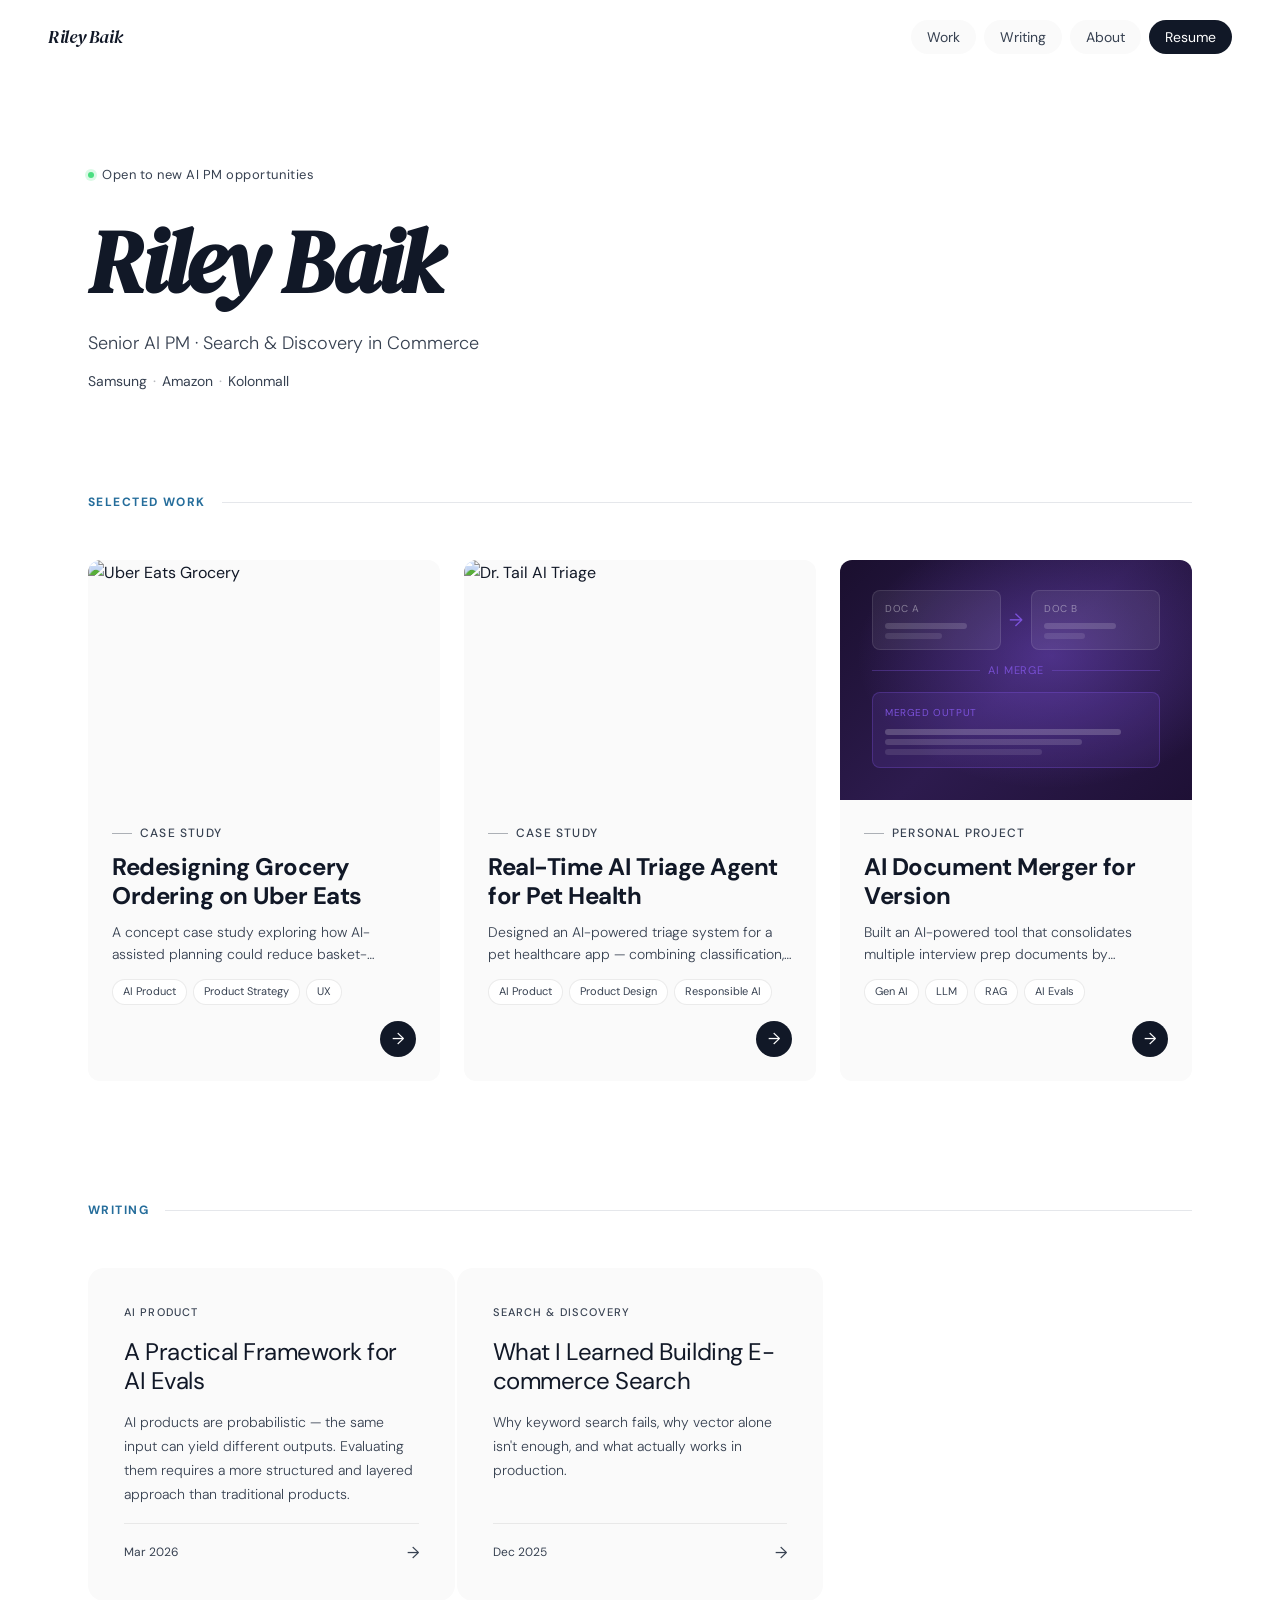
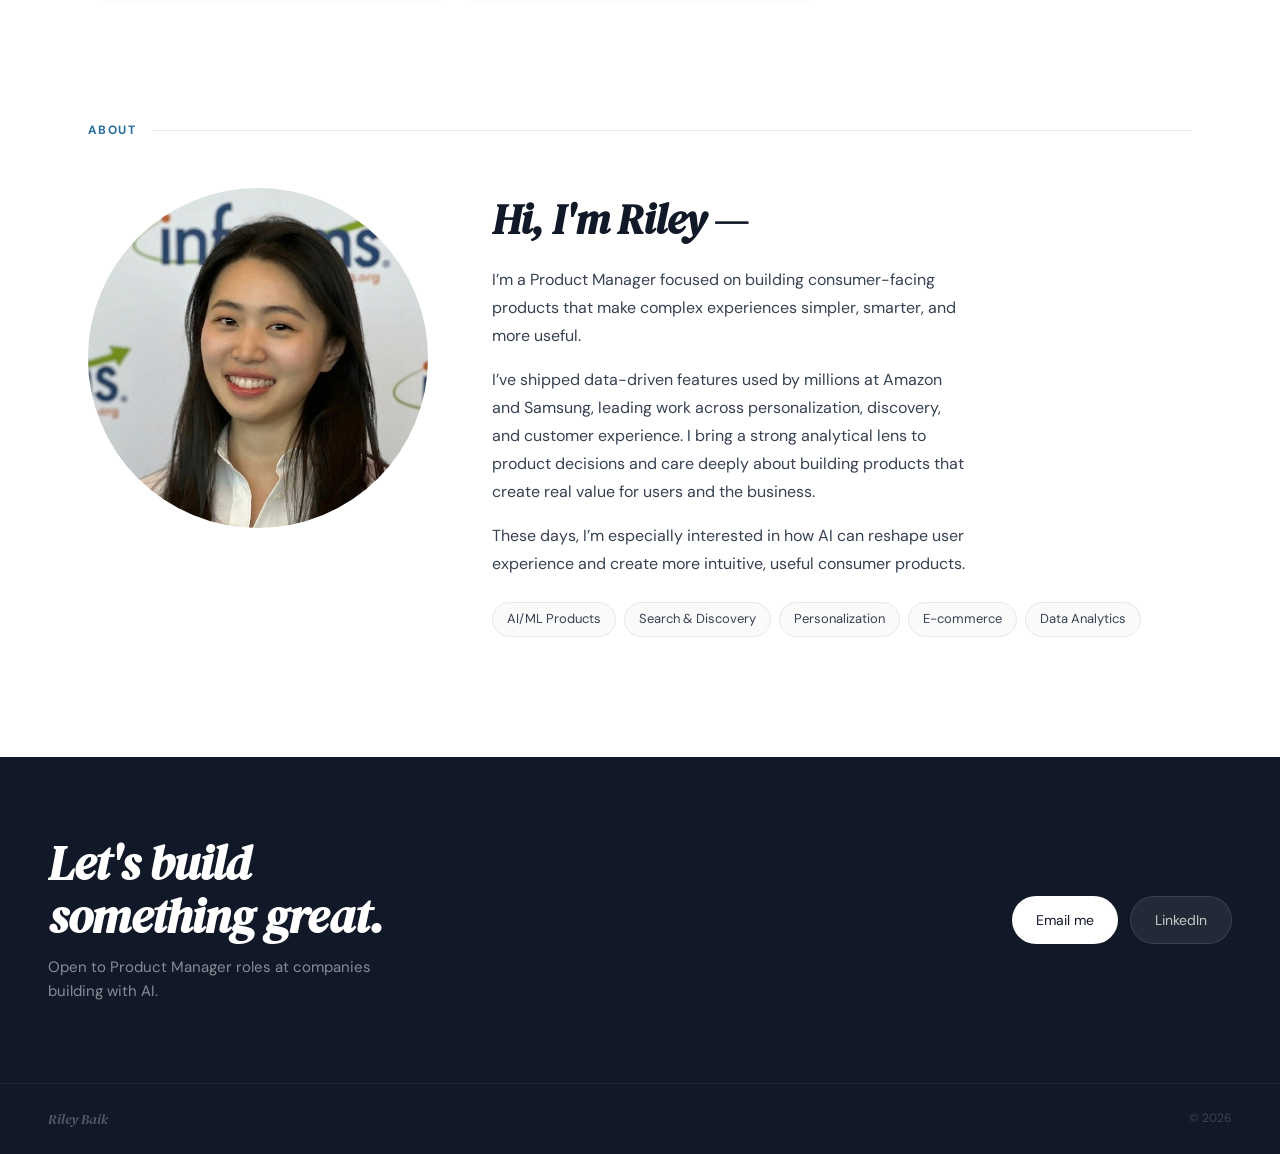
==== commit 58fbcf1e: "Switch project and writing card titles to DM Sans Co-Authored-By: Claude Sonnet 4.6 <noreply@anthrop" ====
--- a/index.html
+++ b/index.html
@@ -53,7 +53,7 @@
   .project-meta { display:flex; flex-direction:column; gap:10px; }
   .project-company { font-size:12px; font-weight:500; letter-spacing:0.1em; text-transform:uppercase; color:var(--ink-muted); display:flex; align-items:center; gap:8px; }
   .project-company::before { content:''; display:inline-block; width:20px; height:1px; background:var(--ink-muted); opacity:0.4; }
-  .project-title { font-family:'DM Serif Display',serif; font-size:24px; line-height:1.2; letter-spacing:-0.02em; }
+  .project-title { font-size:24px; line-height:1.2; letter-spacing:-0.02em; }
   .project-desc { font-size:14px; font-weight:300; color:var(--ink-muted); line-height:1.6; display:-webkit-box; -webkit-line-clamp:2; -webkit-box-orient:vertical; overflow:hidden; }
   .project-tags { display:flex; gap:6px; flex-wrap:wrap; margin-top:4px; }
   .project-tag { font-size:11px; padding:3px 10px; border-radius:99px; background:var(--bg); color:var(--ink-muted); border:1px solid rgba(0,0,0,0.08); }
@@ -142,7 +142,7 @@
   .writing-card { background:var(--surface); border-radius:var(--radius); padding:36px; cursor:pointer; transition:transform 0.3s cubic-bezier(0.25,0.46,0.45,0.94); display:flex; flex-direction:column; gap:16px; }
   .writing-card:hover { transform:translateY(-3px); }
   .writing-topic { font-size:11px; font-weight:500; letter-spacing:0.1em; text-transform:uppercase; color:var(--ink-muted); }
-  .writing-title { font-family:'DM Serif Display',serif; font-size:24px; line-height:1.2; letter-spacing:-0.02em; }
+  .writing-title { font-size:24px; line-height:1.2; letter-spacing:-0.02em; }
   .writing-excerpt { font-size:14px; font-weight:300; color:var(--ink-muted); line-height:1.7; flex:1; }
   .writing-footer { display:flex; align-items:center; justify-content:space-between; padding-top:16px; border-top:1px solid rgba(0,0,0,0.07); }
   .writing-date { font-size:12px; color:var(--ink-muted); }
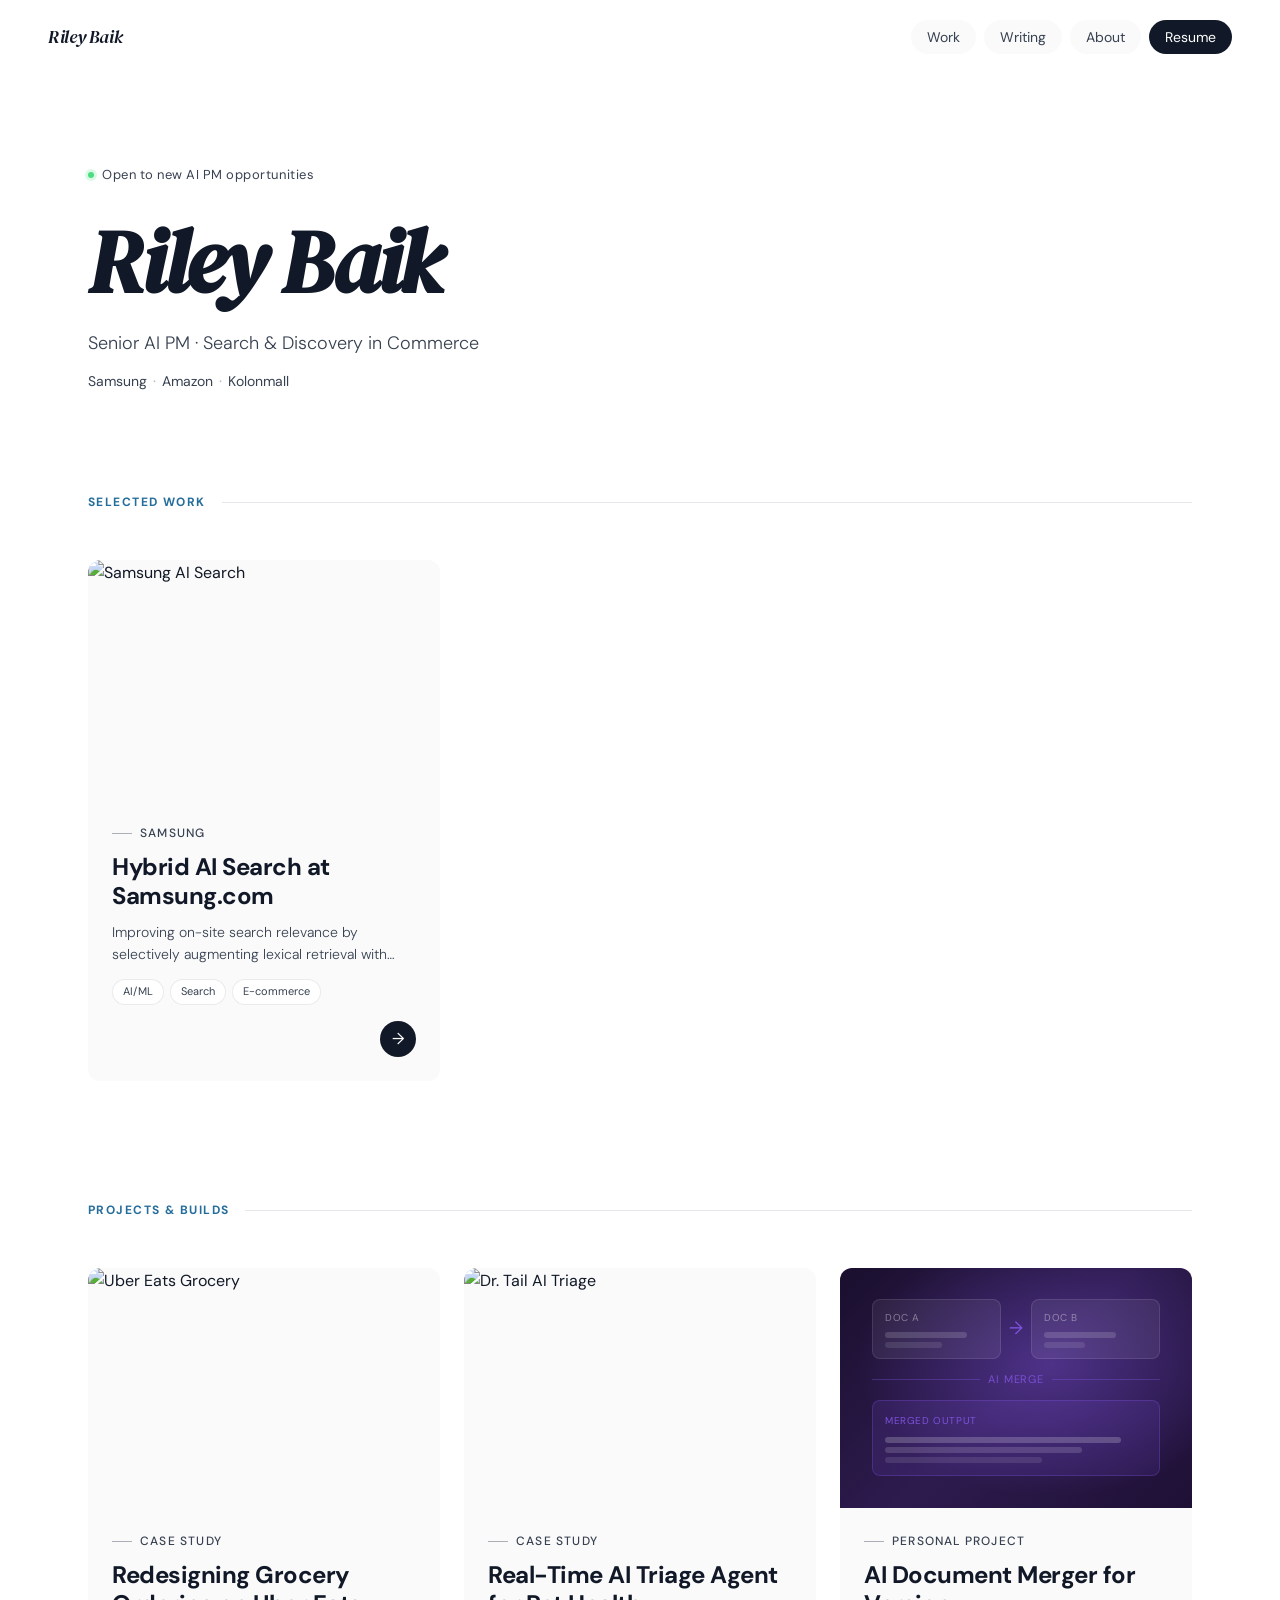
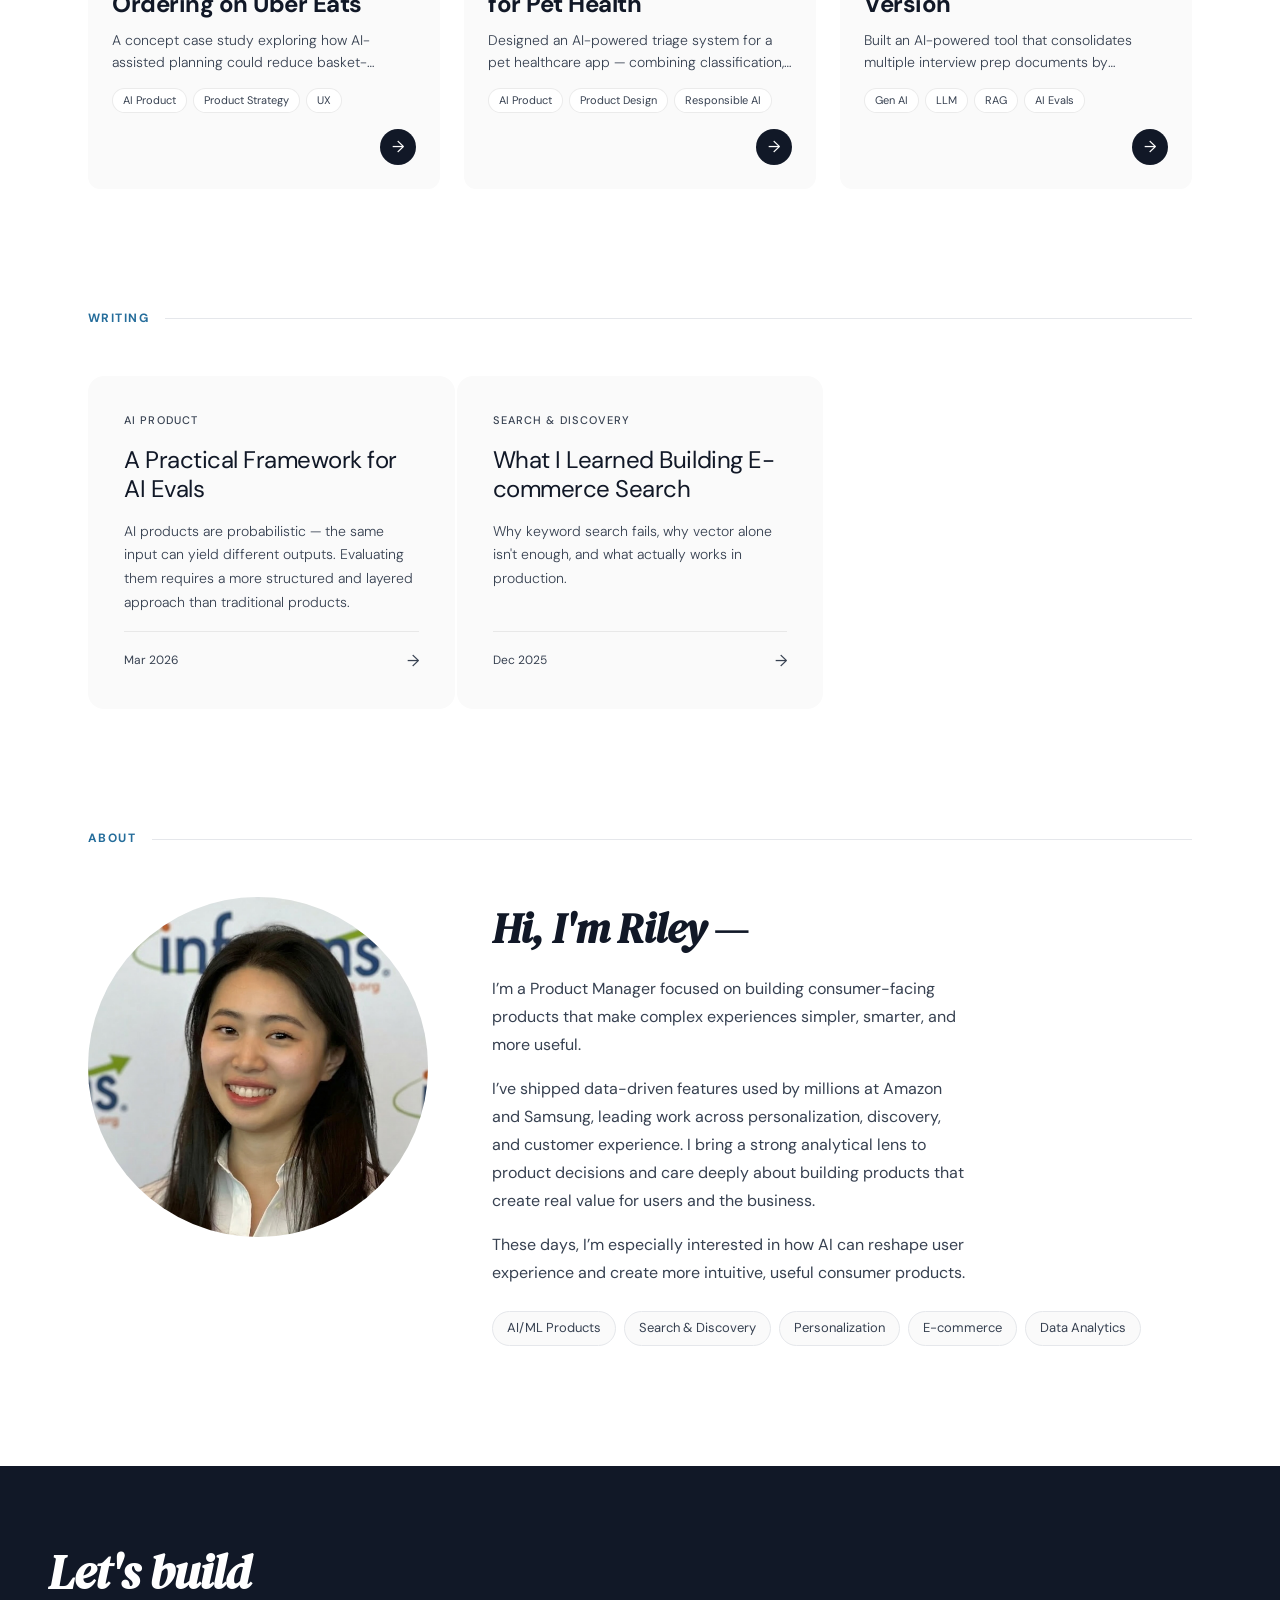
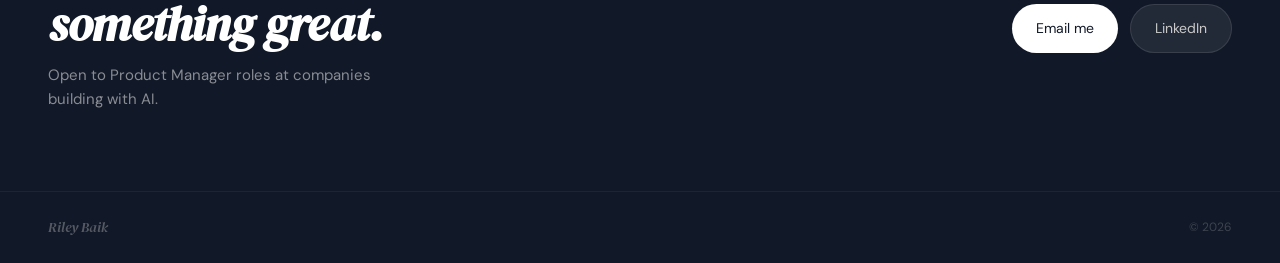
==== commit dbfcb0d7: "Add Projects & Builds section; reorganize project cards - Add 'Projects & Builds' section below 'Sel" ====
--- a/index.html
+++ b/index.html
@@ -198,6 +198,7 @@
 const PROJECTS = [
   {
     id: 'uber-eats-grocery',
+    section: 'builds',
     company: 'Case Study',
     period: 'Concept Case Study',
     title: 'Redesigning Uber Eats\nGrocery for Item-Led Planning',
@@ -211,9 +212,26 @@
     heroGlow: 'radial-gradient(ellipse at 40% 60%,rgba(5,150,105,0.3) 0%,transparent 65%)',
     detail: {}
   },
-  /* ✏️ 새 프로젝트는 여기에 객체를 추가하세요 */,
+  /* ✏️ 새 프로젝트는 여기에 객체를 추가하세요 */
+  {
+    id: 'samsung',
+    section: 'work',
+    company: 'Samsung',
+    period: '2022 – 2024',
+    title: 'Hybrid AI Search\nat Samsung.com',
+    titleCard: 'Hybrid AI Search at Samsung.com',
+    description: 'Improving on-site search relevance by selectively augmenting lexical retrieval with semantic understanding — without disrupting exact-match performance.',
+    tags: ['AI/ML', 'Search', 'E-commerce'],
+    impact: { value: '$12M+', label: 'Revenue impact attributed' },
+    thumb: 'samsung',
+    externalUrl: 'samsung-search.html',
+    heroGradient: 'linear-gradient(135deg,#0d1f2d 0%,#0a2540 50%,#0f3460 100%)',
+    heroGlow: 'radial-gradient(ellipse at 60% 40%,rgba(37,109,155,0.3) 0%,transparent 65%)',
+    detail: {}
+  },
   {
     id: 'drtail',
+    section: 'builds',
     company: 'Case Study',
     period: 'Concept Case Study',
     title: 'Real-Time AI Triage Agent\nfor Pet Health',
@@ -229,6 +247,7 @@
   },
   {
     id: 'docmerger',
+    section: 'builds',
     company: 'Personal Project',
     period: '2026',
     title: 'DocMerger\nAI Document Tool',
@@ -570,8 +589,8 @@
     </footer>`;
 }
 
-function renderHome() {
-  const cards = PROJECTS.map((p, i) => `
+function renderCard(p) {
+  return `
     <div class="project-card" onclick="${p.externalUrl ? `window.location.href='${p.externalUrl}'` : `showDetail('${p.id}')`}">
       <div class="project-thumb">${THUMBS[p.thumb](p)}</div>
       <div class="project-info">
@@ -585,7 +604,12 @@
           <div class="project-arrow">→</div>
         </div>
       </div>
-    </div>`).join('');
+    </div>`;
+}
+
+function renderHome() {
+  const workCards = PROJECTS.filter(p => p.section === 'work').map(renderCard).join('');
+  const buildCards = PROJECTS.filter(p => p.section === 'builds').map(renderCard).join('');
 
   return `
     <section class="hero">
@@ -603,7 +627,11 @@
     </section>
     <section class="section" id="work">
       <div class="section-label">Selected Work</div>
-      <div class="projects">${cards}</div>
+      <div class="projects">${workCards}</div>
+    </section>
+    <section class="section" id="builds">
+      <div class="section-label">Projects & Builds</div>
+      <div class="projects">${buildCards}</div>
     </section>
     <section class="section" id="writing">
       <div class="section-label">Writing</div>
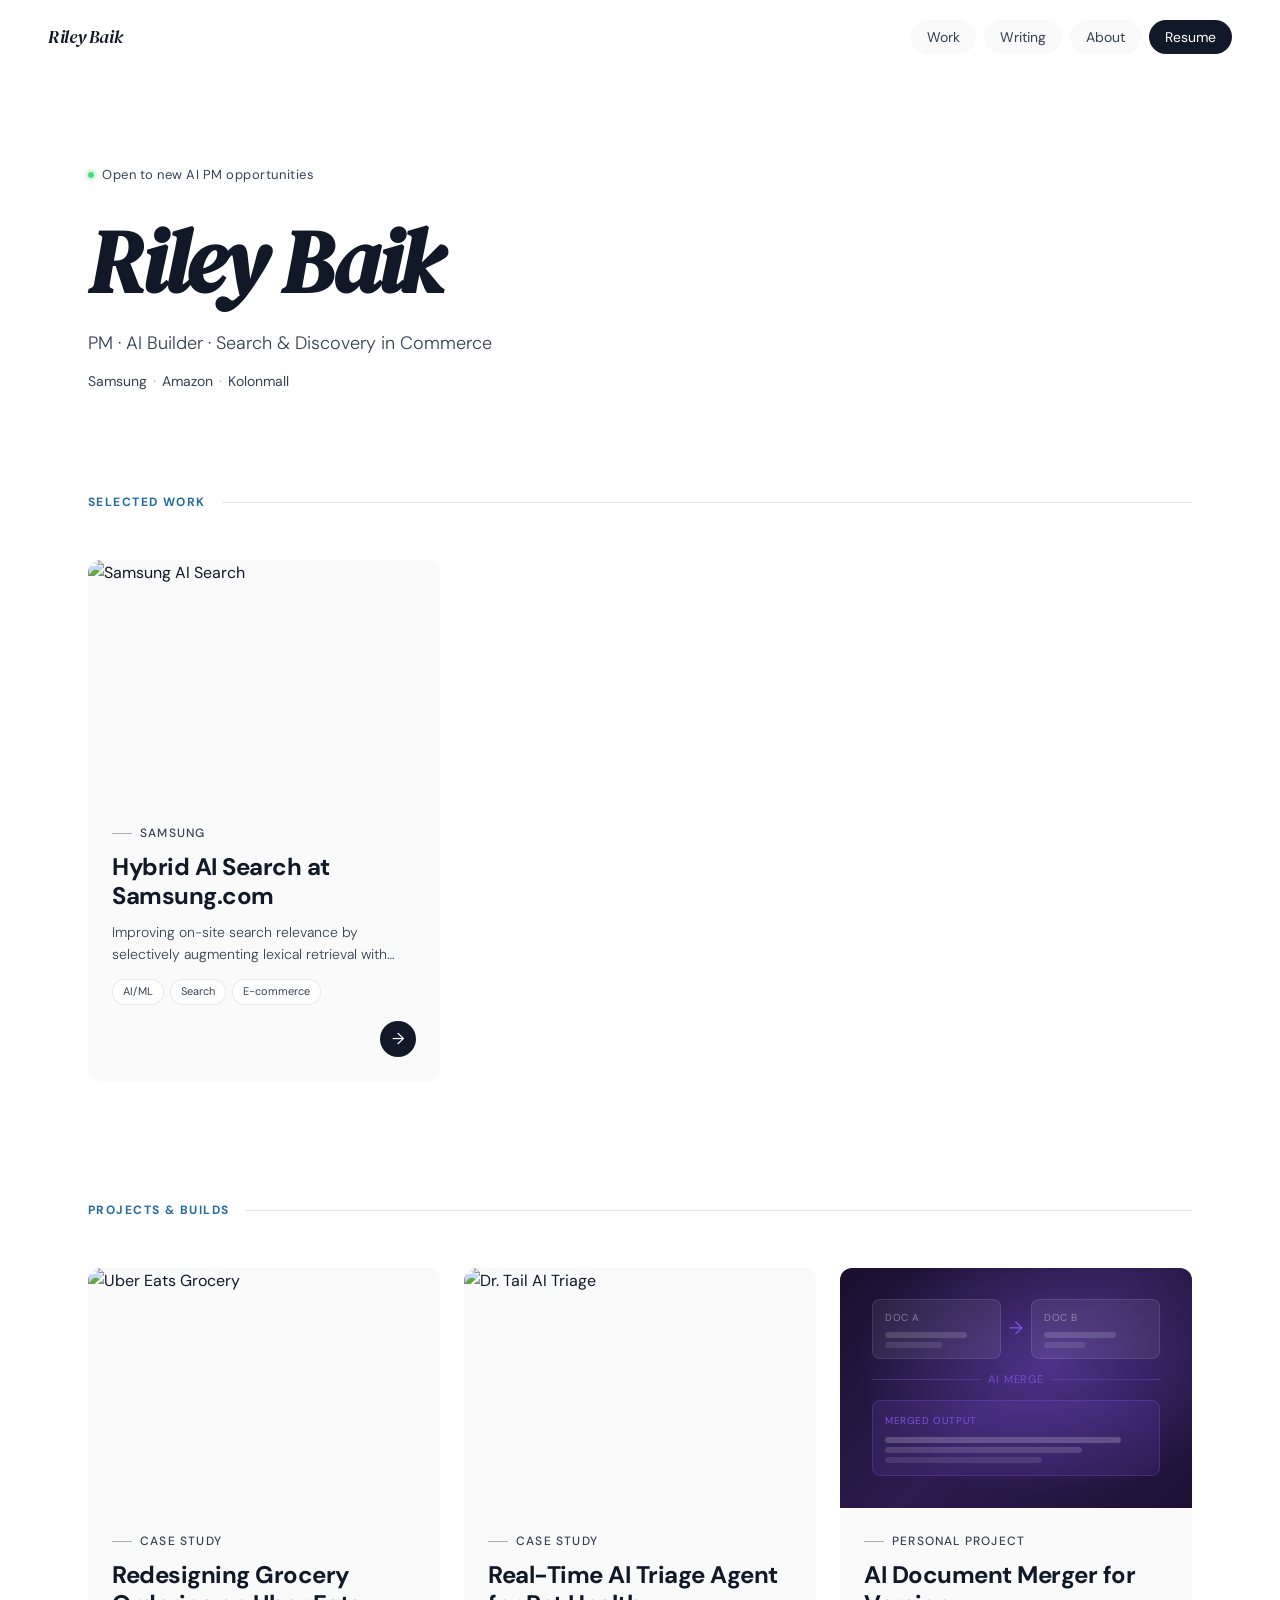
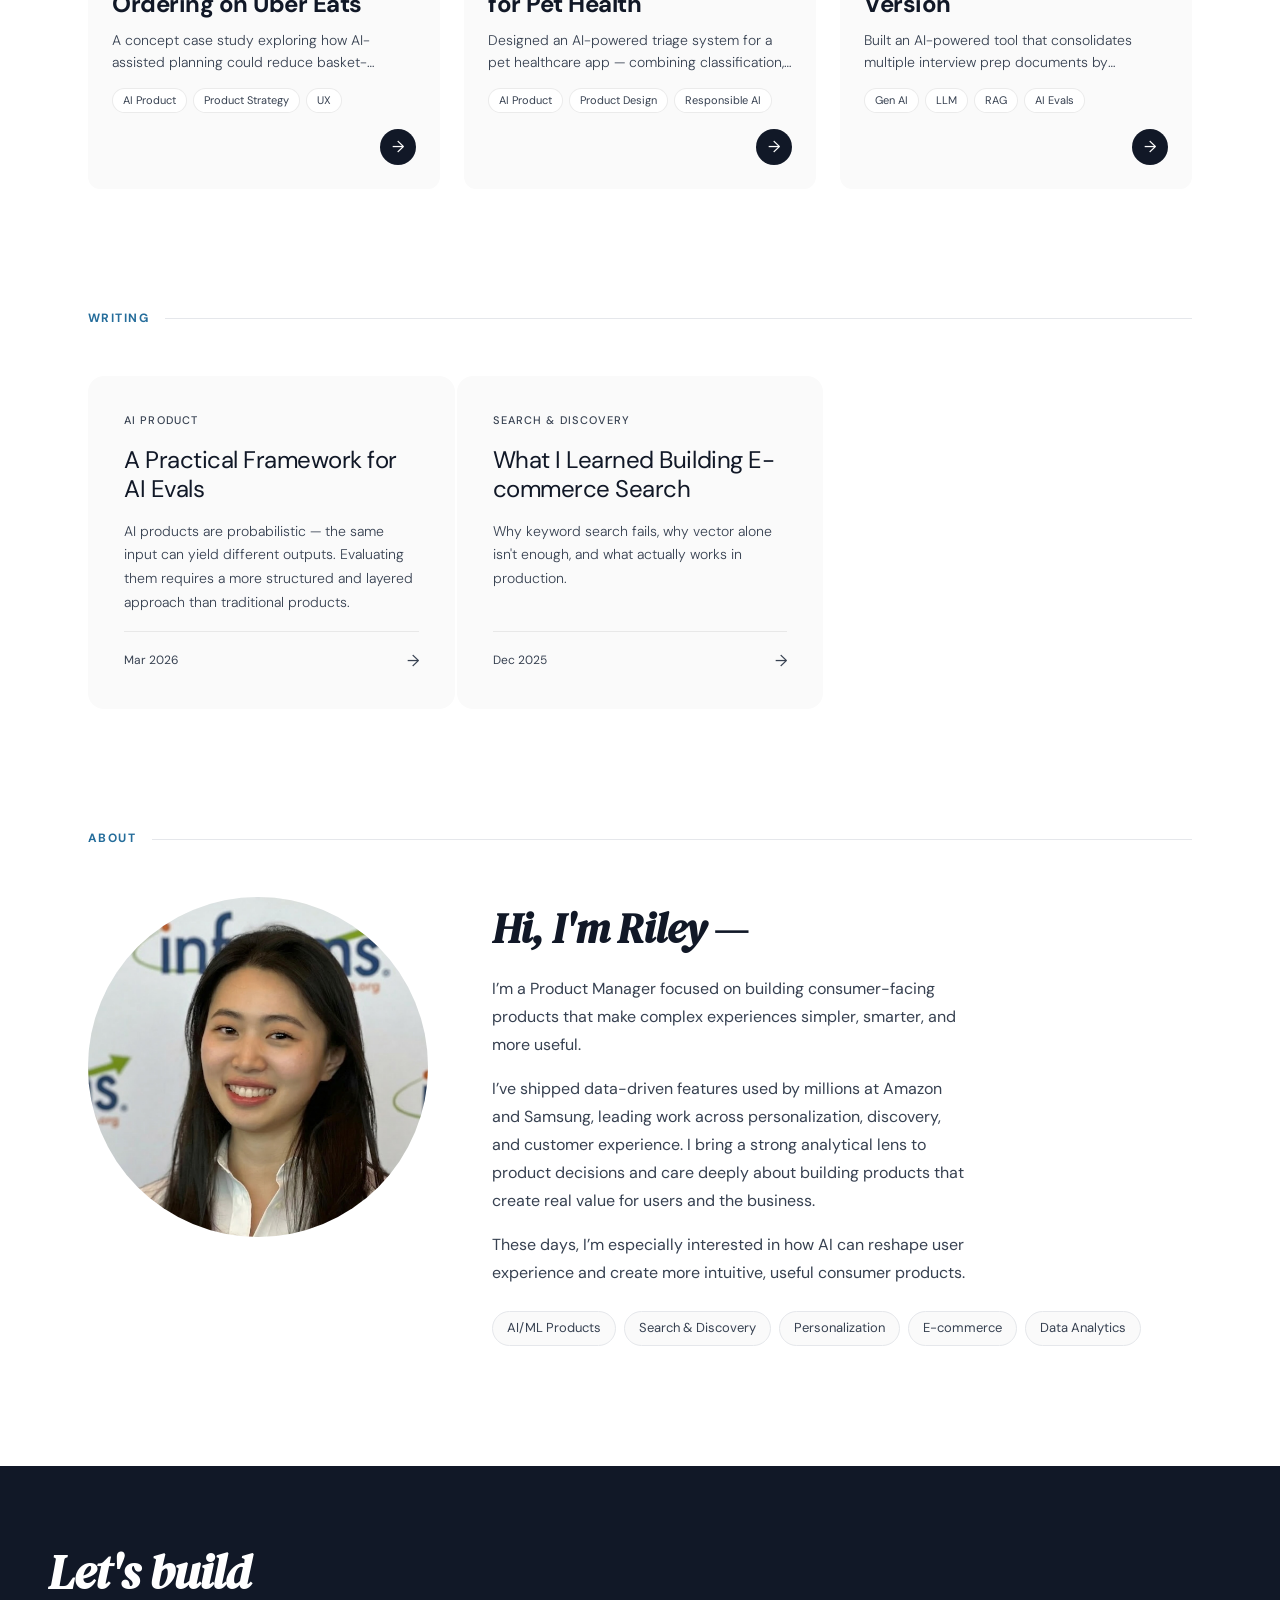
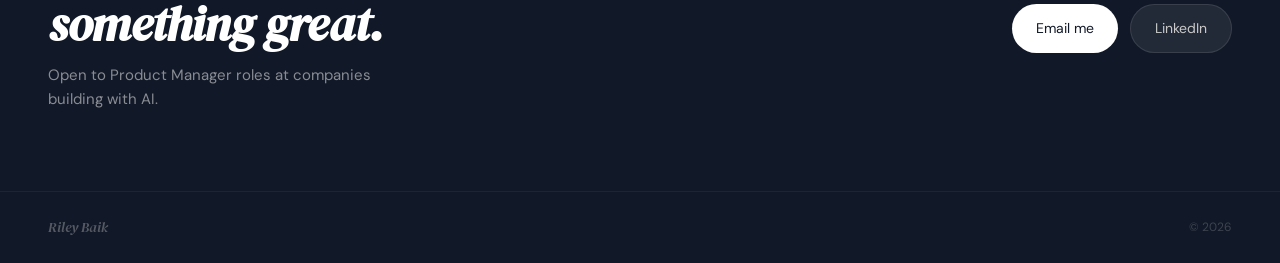
==== commit 66af691b: "Update index.html" ====
--- a/index.html
+++ b/index.html
@@ -615,7 +615,7 @@
     <section class="hero">
       <div class="hero-tag fade-up">Open to new AI PM opportunities</div>
       <h1 class="fade-up">Riley Baik</h1>
-      <p class="hero-sub fade-up">Senior AI PM · Search & Discovery in Commerce</p>
+      <p class="hero-sub fade-up">PM · AI Builder · Search & Discovery in Commerce</p>
       <p class="hero-prev fade-up">
         Samsung <span class="dot">·</span> Amazon <span class="dot">·</span> Kolonmall
       </p>
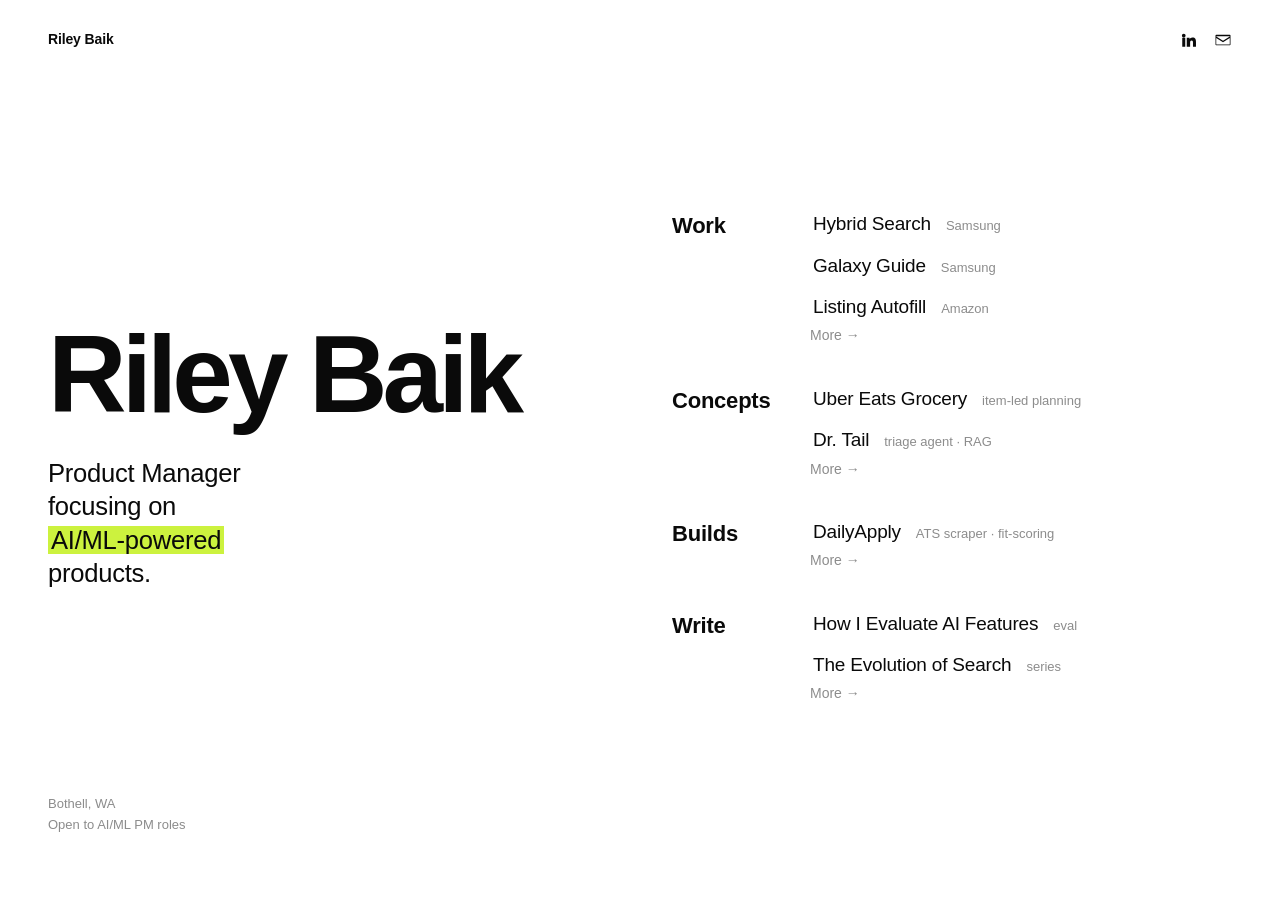
==== commit 27b7e1a4: "Migrate portfolio to minimal design system - Add shared style.css; remove all per-page inline styles" ====
--- a/index.html
+++ b/index.html
@@ -1,784 +1,82 @@
 <!DOCTYPE html>
 <html lang="en">
 <head>
-<meta charset="UTF-8">
-<meta name="viewport" content="width=device-width, initial-scale=1.0">
-<title>Riley Baik — Product Manager</title>
-<link rel="preconnect" href="https://fonts.googleapis.com">
-<link href="https://fonts.googleapis.com/css2?family=Inter:wght@100..900&family=DM+Serif+Display:ital@0;1&family=DM+Sans:wght@300;400;500&display=swap" rel="stylesheet">
-<style>
-  :root {
-    --bg:#FFFFFF; --surface:#FAFAFA; --surface-soft:#F5F7FA;
-    --ink:#111827; --ink-muted:#374151; --ink-soft:#6B7280; --ink-faint:#9CA3AF;
-    --border:#E5E7EB; --border-strong:#D1D5DB;
-    --accent:#256D9B; --accent-dark:#174766; --accent-soft:#EAF4FA; --accent-line:#BBD8EA;
-    --radius:16px;
-  }
-  *,*::before,*::after { box-sizing:border-box; margin:0; padding:0; }
-  html { scroll-behavior:smooth; }
-  body { background:var(--bg); color:var(--ink); font-family:'DM Sans',sans-serif; font-weight:400; font-size:16px; line-height:1.6; -webkit-font-smoothing:antialiased; }
+<meta charset="UTF-8" />
+<meta name="viewport" content="width=device-width, initial-scale=1.0"/>
+<title>Riley Baik</title>
+<link rel="stylesheet" href="style.css">
+</head>
+<body class="home">
 
-  nav { position:fixed; top:0; left:0; right:0; z-index:100; display:flex; align-items:center; justify-content:space-between; padding:20px 48px; background:rgba(255,255,255,0.92); backdrop-filter:blur(12px); }
-  .nav-name { font-family:'DM Serif Display',serif; font-style:italic; font-size:18px; letter-spacing:-0.02em; color:var(--ink); text-decoration:none; cursor:pointer; }
-  .nav-links { display:flex; gap:8px; align-items:center; }
-  .nav-links a { text-decoration:none; font-size:14px; font-weight:400; color:var(--ink-muted); padding:6px 16px; border-radius:99px; background:var(--surface); transition:all 0.2s; cursor:pointer; }
-  .nav-links a:hover { color:var(--ink); background:var(--border-strong); }
-  .nav-links .resume-btn { background:var(--ink); color:var(--bg); }
-  .nav-links .resume-btn:hover { background:#333; color:#fff; }
+  <div class="top">
+    <a href="index.html" class="name">Riley Baik</a>
+    <div></div>
+    <div class="links">
+      <a href="https://linkedin.com/in/r-baik" aria-label="LinkedIn"><svg viewBox="0 0 24 24"><path d="M4.98 3.5a2.5 2.5 0 1 1 0 5 2.5 2.5 0 0 1 0-5zM3 9h4v12H3zM9 9h3.8v1.7h.1c.5-1 1.8-2 3.7-2 4 0 4.7 2.6 4.7 6V21h-4v-5.3c0-1.3 0-2.9-1.8-2.9s-2 1.4-2 2.8V21H9z"/></svg></a>
+      <a href="mailto:rileybaik21@gmail.com" aria-label="Email"><svg viewBox="0 0 24 24"><path d="M3 5h18a1 1 0 0 1 1 1v12a1 1 0 0 1-1 1H3a1 1 0 0 1-1-1V6a1 1 0 0 1 1-1zm0 2v.4l9 5.6 9-5.6V7H3zm18 2.3-9 5.6-9-5.6V18h18z"/></svg></a>
+    </div>
+  </div>
 
-  .page { display:none; }
-  .page.active { display:block; }
-  .page-enter { animation:pageIn 0.45s cubic-bezier(0.25,0.46,0.45,0.94) forwards; }
-  @keyframes pageIn { from { opacity:0; transform:translateY(20px); } to { opacity:1; transform:translateY(0); } }
+  <div class="main-split">
 
-  .hero { padding:160px 48px 100px; max-width:1200px; margin:0 auto; }
-  .hero-tag { display:inline-flex; align-items:center; gap:8px; font-size:13px; font-weight:400; color:var(--ink-muted); margin-bottom:32px; letter-spacing:0.04em; }
-  .hero-tag::before { content:''; display:inline-block; width:6px; height:6px; border-radius:50%; background:#4ade80; box-shadow:0 0 0 3px rgba(74,222,128,0.2); animation:pulse 2s ease infinite; }
-  @keyframes pulse { 0%,100%{box-shadow:0 0 0 3px rgba(74,222,128,0.2);} 50%{box-shadow:0 0 0 6px rgba(74,222,128,0.1);} }
-  .hero h1 { font-family:'DM Serif Display',serif; font-style:italic; font-size:clamp(52px,7vw,88px); line-height:1.0; letter-spacing:-0.03em; margin-bottom:24px; }
-  .hero-sub { font-size:18px; font-weight:300; color:var(--ink-muted); max-width:560px; line-height:1.6; margin-bottom:12px; }
-  .hero-prev { font-size:14px; color:var(--ink-muted); display:flex; align-items:center; gap:6px; flex-wrap:wrap; }
-  .hero-prev span { font-weight:500; color:var(--ink); }
-  .hero-prev .dot { opacity:0.3; }
+    <div class="left">
+      <h1>Riley Baik</h1>
+      <p class="intro">Product Manager focusing on <span class="hl">AI/ML&#8209;powered</span> products.</p>
+      <div class="bio-meta">
+        Bothell, WA<br>
+        Open to AI/ML PM roles
+      </div>
+    </div>
 
-  .section { max-width:1200px; margin:0 auto; padding:0 48px 120px; }
-  .section-label { font-size:12px; font-weight:700; letter-spacing:0.12em; text-transform:uppercase; color:var(--accent); margin-bottom:48px; display:flex; align-items:center; gap:16px; }
-  .section-label::after { content:''; flex:1; height:1px; background:var(--border); }
+    <div class="right">
 
-  .projects { display:grid; grid-template-columns:repeat(3, 1fr); gap:24px; }
-  .project-card { display:flex; flex-direction:column; background:var(--surface); border-radius:12px; overflow:hidden; cursor:pointer; color:inherit; transition:transform 0.3s cubic-bezier(0.25,0.46,0.45,0.94); }
-  .project-card:hover { transform:translateY(-3px); }
-  .project-thumb { height:240px; overflow:hidden; position:relative; }
-  .project-info { padding:24px; display:flex; flex-direction:column; justify-content:space-between; flex:1; }
-  .project-meta { display:flex; flex-direction:column; gap:10px; }
-  .project-company { font-size:12px; font-weight:500; letter-spacing:0.1em; text-transform:uppercase; color:var(--ink-muted); display:flex; align-items:center; gap:8px; }
-  .project-company::before { content:''; display:inline-block; width:20px; height:1px; background:var(--ink-muted); opacity:0.4; }
-  .project-title { font-size:24px; line-height:1.2; letter-spacing:-0.02em; }
-  .project-desc { font-size:14px; font-weight:300; color:var(--ink-muted); line-height:1.6; display:-webkit-box; -webkit-line-clamp:2; -webkit-box-orient:vertical; overflow:hidden; }
-  .project-tags { display:flex; gap:6px; flex-wrap:wrap; margin-top:4px; }
-  .project-tag { font-size:11px; padding:3px 10px; border-radius:99px; background:var(--bg); color:var(--ink-muted); border:1px solid rgba(0,0,0,0.08); }
-  .project-footer { display:flex; align-items:center; justify-content:flex-end; margin-top:16px; }
-  .project-arrow { width:36px; height:36px; border-radius:50%; background:var(--ink); color:var(--bg); display:flex; align-items:center; justify-content:center; font-size:16px; transition:transform 0.2s; flex-shrink:0; }
-  .project-card:hover .project-arrow { transform:rotate(45deg); }
-
-  .thumb-inner { width:100%; height:100%; display:flex; flex-direction:column; align-items:flex-start; justify-content:flex-end; padding:32px; gap:8px; position:relative; z-index:1; }
-  .mock-tags { display:flex; gap:6px; flex-wrap:wrap; }
-  .mock-tag { font-size:11px; padding:4px 10px; border-radius:99px; background:rgba(255,255,255,0.1); color:rgba(255,255,255,0.7); border:1px solid rgba(255,255,255,0.08); }
-  .mock-tag.active { background:rgba(45,91,227,0.5); color:#a8c0ff; border-color:rgba(45,91,227,0.4); }
-  .mock-search-bar { background:rgba(255,255,255,0.08); border:1px solid rgba(255,255,255,0.12); border-radius:8px; width:100%; padding:12px 16px; display:flex; align-items:center; gap:10px; }
-  .mock-search-icon { width:16px; height:16px; border:1.5px solid rgba(255,255,255,0.4); border-radius:50%; position:relative; flex-shrink:0; }
-  .mock-search-icon::after { content:''; position:absolute; bottom:-3px; right:-3px; width:5px; height:1.5px; background:rgba(255,255,255,0.4); transform:rotate(45deg); }
-  .mock-search-text { font-size:13px; color:rgba(255,255,255,0.5); }
-  .mock-results { display:flex; flex-direction:column; gap:6px; width:100%; }
-  .mock-result-item { background:rgba(255,255,255,0.05); border-radius:6px; padding:10px 14px; display:flex; align-items:center; gap:10px; }
-  .mock-result-dot { width:28px; height:28px; border-radius:6px; flex-shrink:0; }
-  .mock-result-lines { flex:1; display:flex; flex-direction:column; gap:5px; }
-  .mock-line { height:8px; border-radius:4px; background:rgba(255,255,255,0.15); }
-  .mock-metric-grid { display:grid; grid-template-columns:1fr 1fr; gap:8px; width:100%; }
-  .mock-metric { background:rgba(255,255,255,0.05); border:1px solid rgba(255,255,255,0.07); border-radius:8px; padding:12px; }
-  .mock-metric-value { font-size:22px; font-weight:600; color:#4ade80; font-family:'DM Serif Display',serif; }
-  .mock-metric-label { font-size:10px; color:rgba(255,255,255,0.4); margin-top:2px; }
-  .mock-chart { width:100%; height:40px; background:rgba(255,255,255,0.03); border-radius:6px; overflow:hidden; position:relative; }
-  .mock-chart-line { position:absolute; bottom:8px; left:0; right:0; height:2px; background:linear-gradient(90deg,transparent,#4ade80 30%,#22c55e 70%,transparent); opacity:0.6; }
-
-  .about-strip { max-width:1200px; margin:0 auto; padding:0 48px 120px; }
-  .about-grid { display:grid; grid-template-columns:340px 1fr; gap:64px; align-items:start; }
-  .about-photo { width:100%; aspect-ratio:1/1; border-radius:50%; overflow:hidden; background:var(--surface); }
-  .photo-placeholder { width:100%; height:100%; display:flex; flex-direction:column; align-items:center; justify-content:center; gap:12px; background:linear-gradient(160deg,#e8e6e1 0%,#d4d1cb 100%); }
-  .photo-placeholder-icon { width:72px; height:72px; border-radius:50%; background:rgba(0,0,0,0.08); display:flex; align-items:center; justify-content:center; }
-  .photo-placeholder-icon svg { width:36px; height:36px; opacity:0.35; }
-  .photo-placeholder-text { font-size:12px; color:rgba(0,0,0,0.3); letter-spacing:0.06em; }
-  .about-content { padding-top:8px; }
-  .about-content h2 { font-family:'DM Serif Display',serif; font-style:italic; font-size:42px; line-height:1.1; letter-spacing:-0.02em; margin-bottom:24px; }
-  .about-content p { font-size:16px; font-weight:400; color:var(--ink-muted); line-height:1.75; margin-bottom:16px; max-width:480px; }
-  .about-stats { display:flex; gap:40px; margin:40px 0; padding:32px 0; border-top:1px solid var(--border); border-bottom:1px solid var(--border); }
-  .about-stat strong { font-family:'DM Serif Display',serif; font-size:36px; font-style:italic; display:block; line-height:1; margin-bottom:4px; }
-  .about-stat span { font-size:13px; color:var(--ink-muted); }
-  .skill-chips { display:flex; flex-wrap:wrap; gap:8px; margin-top:24px; }
-  .skill-chip { font-size:13px; padding:6px 14px; border-radius:99px; background:var(--surface); color:var(--ink-muted); border:1px solid var(--border); }
-
-  .contact-strip { background:var(--ink); padding:80px 48px; }
-  .contact-inner { max-width:1200px; margin:0 auto; display:flex; align-items:center; justify-content:space-between; gap:40px; }
-  .contact-left h3 { font-family:'DM Serif Display',serif; font-style:italic; font-size:48px; color:var(--bg); line-height:1.1; letter-spacing:-0.02em; margin-bottom:12px; }
-  .contact-left p { font-size:15px; color:rgba(255,255,255,0.5); max-width:360px; }
-  .contact-links { display:flex; gap:12px; flex-wrap:wrap; }
-  .contact-link { display:inline-flex; align-items:center; gap:8px; font-size:14px; font-weight:400; padding:12px 24px; border-radius:99px; text-decoration:none; transition:all 0.2s; }
-  .contact-link.primary { background:var(--bg); color:var(--ink); }
-  .contact-link.primary:hover { background:#fff; }
-  .contact-link.secondary { background:rgba(255,255,255,0.08); color:rgba(242,241,238,0.8); border:1px solid rgba(255,255,255,0.1); }
-  .contact-link.secondary:hover { background:rgba(255,255,255,0.15); color:#fff; }
-  footer { background:var(--ink); border-top:1px solid rgba(255,255,255,0.05); padding:24px 48px; display:flex; align-items:center; justify-content:space-between; }
-  footer .foot-name { font-family:'DM Serif Display',serif; font-style:italic; color:rgba(242,241,238,0.3); font-size:14px; }
-  footer .foot-copy { font-size:12px; color:rgba(242,241,238,0.2); }
-
-  .detail-hero { padding-top:100px; min-height:480px; display:flex; flex-direction:column; justify-content:flex-end; padding-bottom:64px; padding-left:48px; padding-right:48px; position:relative; overflow:hidden; }
-  .detail-hero-bg { position:absolute; inset:0; z-index:0; }
-  .detail-hero-content { position:relative; z-index:1; max-width:1200px; margin:0 auto; width:100%; }
-  .back-btn { display:inline-flex; align-items:center; gap:8px; font-size:13px; font-weight:400; color:rgba(255,255,255,0.6); cursor:pointer; margin-bottom:40px; background:rgba(255,255,255,0.1); border:1px solid rgba(255,255,255,0.15); padding:8px 16px; border-radius:99px; transition:all 0.2s; width:fit-content; }
-  .back-btn:hover { background:rgba(255,255,255,0.18); color:#fff; }
-  .detail-company { font-size:12px; font-weight:500; letter-spacing:0.12em; text-transform:uppercase; color:rgba(255,255,255,0.5); margin-bottom:16px; }
-  .detail-title { font-family:'DM Serif Display',serif; font-style:italic; font-size:clamp(36px,5vw,64px); line-height:1.05; letter-spacing:-0.02em; color:#fff; margin-bottom:20px; }
-  .detail-tags { display:flex; gap:8px; flex-wrap:wrap; }
-  .detail-tag { font-size:12px; padding:5px 14px; border-radius:99px; background:rgba(255,255,255,0.12); color:rgba(255,255,255,0.8); border:1px solid rgba(255,255,255,0.1); }
-  .detail-body { max-width:1200px; margin:0 auto; padding:72px 48px 120px; }
-  .detail-grid { display:grid; grid-template-columns:2fr 1fr; gap:80px; align-items:start; }
-  .detail-section { margin-bottom:56px; }
-  .detail-section-label { font-size:11px; font-weight:500; letter-spacing:0.12em; text-transform:uppercase; color:var(--ink-muted); margin-bottom:20px; padding-bottom:12px; border-bottom:1px solid rgba(0,0,0,0.08); }
-  .detail-section p { font-size:16px; font-weight:300; color:var(--ink-muted); line-height:1.8; margin-bottom:16px; }
-  .stat-card { background:var(--surface); border-radius:var(--radius); padding:28px; margin-bottom:12px; }
-  .stat-card-value { font-family:'DM Serif Display',serif; font-style:italic; font-size:40px; line-height:1; color:var(--ink); margin-bottom:6px; }
-  .stat-card-label { font-size:13px; color:var(--ink-muted); }
-  .timeline { display:flex; flex-direction:column; }
-  .timeline-item { display:flex; gap:20px; }
-  .timeline-left { display:flex; flex-direction:column; align-items:center; }
-  .timeline-dot { width:10px; height:10px; border-radius:50%; background:var(--ink); flex-shrink:0; margin-top:5px; }
-  .timeline-line { width:1px; flex:1; background:rgba(0,0,0,0.1); margin:6px 0; min-height:24px; }
-  .timeline-item:last-child .timeline-line { display:none; }
-  .timeline-content { padding-bottom:28px; }
-  .timeline-phase { font-size:11px; font-weight:500; letter-spacing:0.08em; text-transform:uppercase; color:var(--ink-muted); margin-bottom:4px; }
-  .timeline-text { font-size:14px; color:var(--ink); line-height:1.6; }
-
-  .writing-grid { display:grid; grid-template-columns:repeat(auto-fill,minmax(340px,1fr)); gap:2px; }
-  .writing-card { background:var(--surface); border-radius:var(--radius); padding:36px; cursor:pointer; transition:transform 0.3s cubic-bezier(0.25,0.46,0.45,0.94); display:flex; flex-direction:column; gap:16px; }
-  .writing-card:hover { transform:translateY(-3px); }
-  .writing-topic { font-size:11px; font-weight:500; letter-spacing:0.1em; text-transform:uppercase; color:var(--ink-muted); }
-  .writing-title { font-size:24px; line-height:1.2; letter-spacing:-0.02em; }
-  .writing-excerpt { font-size:14px; font-weight:300; color:var(--ink-muted); line-height:1.7; flex:1; }
-  .writing-footer { display:flex; align-items:center; justify-content:space-between; padding-top:16px; border-top:1px solid rgba(0,0,0,0.07); }
-  .writing-date { font-size:12px; color:var(--ink-muted); }
-  .writing-arrow { font-size:16px; color:var(--ink-muted); transition:transform 0.2s; }
-  .writing-card:hover .writing-arrow { transform:translateX(4px); }
-
-  .writing-detail { max-width:720px; margin:0 auto; padding:72px 48px 120px; }
-  .writing-detail h1 { font-family:'DM Serif Display',serif; font-style:italic; font-size:clamp(32px,4vw,52px); line-height:1.1; letter-spacing:-0.02em; margin-bottom:12px; }
-  .writing-detail-meta { font-size:13px; color:var(--ink-muted); margin-bottom:48px; display:flex; gap:16px; align-items:center; }
-  .writing-detail-meta span { display:flex; align-items:center; gap:6px; }
-  .writing-body h2 { font-family:'DM Serif Display',serif; font-size:24px; line-height:1.2; margin:40px 0 16px; letter-spacing:-0.02em; }
-  .writing-body p { font-size:16px; font-weight:400; color:var(--ink-muted); line-height:1.85; margin-bottom:20px; }
-  .writing-body ul { margin:0 0 20px 20px; }
-  .writing-body li { font-size:16px; font-weight:400; color:var(--ink-muted); line-height:1.85; margin-bottom:8px; }
-  .writing-body blockquote { border-left:3px solid var(--accent); padding:4px 0 4px 20px; margin:28px 0; }
-  .writing-body blockquote p { font-family:'DM Serif Display',serif; font-style:italic; font-size:20px; color:var(--ink); margin:0; line-height:1.5; }
-
-  .fade-up { opacity:0; transform:translateY(24px); animation:fadeUp 0.7s cubic-bezier(0.25,0.46,0.45,0.94) forwards; }
-  .fade-up:nth-child(1){animation-delay:0.1s} .fade-up:nth-child(2){animation-delay:0.2s} .fade-up:nth-child(3){animation-delay:0.3s} .fade-up:nth-child(4){animation-delay:0.4s}
-  @keyframes fadeUp { to { opacity:1; transform:translateY(0); } }
-
-  @media (max-width:900px) {
-    nav{padding:16px 24px} .hero{padding:120px 24px 80px} .section,.about-strip{padding:0 24px 80px}
-    .projects{grid-template-columns:1fr} .project-thumb{height:220px} .about-grid{grid-template-columns:1fr}
-    .contact-inner{flex-direction:column;align-items:flex-start} .contact-strip{padding:60px 24px}
-    footer{padding:20px 24px} .about-stats{gap:24px}
-    .detail-hero{padding-left:24px;padding-right:24px} .detail-body{padding:48px 24px 80px} .detail-grid{grid-template-columns:1fr;gap:48px}
-  }
-</style>
-</head>
-<body>
-
-<nav>
-  <span class="nav-name" onclick="showPage('home')">Riley Baik</span>
-  <div class="nav-links">
-    <a onclick="showPage('home'); scrollToSection('#work')">Work</a>
-    <a onclick="showPage('home'); scrollToSection('#writing')">Writing</a>
-    <a onclick="showPage('home'); scrollToSection('#about')">About</a>
-
-    <a class="resume-btn" href="#">Resume</a>
-  </div>
-</nav>
-
-<div id="page-home" class="page active"></div>
-<div id="page-detail" class="page"></div>
-<div id="page-writing" class="page"></div>
-
-<script>
-/* =====================================================
-   ✏️  PROJECTS DATA
-   새 프로젝트 추가 = 이 배열에 객체 하나 추가하면 끝!
-   ===================================================== */
-const PROJECTS = [
-  {
-    id: 'uber-eats-grocery',
-    section: 'builds',
-    company: 'Case Study',
-    period: 'Concept Case Study',
-    title: 'Redesigning Uber Eats\nGrocery for Item-Led Planning',
-    titleCard: 'Redesigning Grocery Ordering on Uber Eats',
-    description: 'A concept case study exploring how AI-assisted planning could reduce basket-building friction in a store-bound delivery model.',
-    tags: ['AI Product', 'Product Strategy', 'UX'],
-    impact: { value: 'Concept', label: 'Case Study' },
-    thumb: 'grocery',
-    externalUrl: 'uber-eats-grocery.html',
-    heroGradient: 'linear-gradient(135deg,#1a2e1a 0%,#0a3d2a 40%,#064e3b 100%)',
-    heroGlow: 'radial-gradient(ellipse at 40% 60%,rgba(5,150,105,0.3) 0%,transparent 65%)',
-    detail: {}
-  },
-  /* ✏️ 새 프로젝트는 여기에 객체를 추가하세요 */
-  {
-    id: 'samsung',
-    section: 'work',
-    company: 'Samsung',
-    period: '2022 – 2024',
-    title: 'Hybrid AI Search\nat Samsung.com',
-    titleCard: 'Hybrid AI Search at Samsung.com',
-    description: 'Improving on-site search relevance by selectively augmenting lexical retrieval with semantic understanding — without disrupting exact-match performance.',
-    tags: ['AI/ML', 'Search', 'E-commerce'],
-    impact: { value: '$12M+', label: 'Revenue impact attributed' },
-    thumb: 'samsung',
-    externalUrl: 'samsung-search.html',
-    heroGradient: 'linear-gradient(135deg,#0d1f2d 0%,#0a2540 50%,#0f3460 100%)',
-    heroGlow: 'radial-gradient(ellipse at 60% 40%,rgba(37,109,155,0.3) 0%,transparent 65%)',
-    detail: {}
-  },
-  {
-    id: 'drtail',
-    section: 'builds',
-    company: 'Case Study',
-    period: 'Concept Case Study',
-    title: 'Real-Time AI Triage Agent\nfor Pet Health',
-    titleCard: 'Real-Time AI Triage Agent for Pet Health',
-    description: 'Designed an AI-powered triage system for a pet healthcare app — combining classification, RAG, and responsible AI guardrails to route pet health queries with confidence.',
-    tags: ['AI Product', 'Product Design', 'Responsible AI'],
-    impact: { value: 'Concept', label: 'Case Study' },
-    thumb: 'drtail',
-    externalUrl: 'dr-tail-triage-agent (1).html',
-    heroGradient: 'linear-gradient(135deg,#1a1a2e 0%,#2e1a3d 100%)',
-    heroGlow: 'radial-gradient(ellipse at 50% 50%,rgba(139,92,246,0.25) 0%,transparent 65%)',
-    detail: {}
-  },
-  {
-    id: 'docmerger',
-    section: 'builds',
-    company: 'Personal Project',
-    period: '2026',
-    title: 'DocMerger\nAI Document Tool',
-    titleCard: 'AI Document Merger for Version',
-    description: 'Built an AI-powered tool that consolidates multiple interview prep documents by identifying common themes and selecting the most recent version of each. Designed the product end-to-end: problem framing, UX, and AI integration using Claude API.',
-    tags: ['Gen AI','LLM', 'RAG', 'AI Evals'],
-    impact: { value: '<30s', label: 'End-to-end merge time' },
-    thumb: 'docmerger',
-    heroGradient: 'linear-gradient(135deg,#1a0f2e 0%,#2d1b4e 50%,#1e1035 100%)',
-    heroGlow: 'radial-gradient(ellipse at 60% 40%,rgba(139,92,246,0.35) 0%,transparent 65%)',
-    detail: {
-      problem: [
-        "When preparing for multiple job interviews simultaneously, I found myself maintaining several versions of the same prep document — one per company, with overlapping questions like 'Tell me about yourself' answered slightly differently in each.",
-        "The problem: which version was most current? Which had the best answer? Reconciling them manually was tedious and error-prone."
-      ],
-      approach: [
-        "I designed and built DocMerger, a tool that accepts multiple .txt, .md, or .docx files, uses Claude AI to identify thematically similar sections across documents, and merges them by selecting the most recently modified file's version.",
-        "The tool also auto-evaluates the merged output across four quality dimensions, giving immediate feedback on completeness, consistency, clarity, and recency accuracy."
-      ],
-      process: [
-        { phase: 'Problem Framing', text: 'Identified the core pain: interview prep documents fragment over time across companies, with no easy way to consolidate the best, most current answers.' },
-        { phase: 'Design', text: 'Designed a two-panel interface: file upload on the left, AI-merged results with source attribution on the right. Kept the UX minimal to reduce friction.' },
-        { phase: 'AI Integration', text: 'Used Claude API (claude-sonnet-4-6) to identify common themes and merge content. Designed prompts to enforce recency-based selection logic.' },
-        { phase: 'Evaluation Layer', text: 'Added a self-evaluation step where AI scores its own output on 4 criteria (1–5 scale), providing a quality signal the user can act on.' }
-      ],
-      outcome: [
-        "DocMerger consolidates multiple interview prep documents into a single, coherent output in under 30 seconds. The built-in AI evaluation layer provides immediate quality feedback, reducing the manual review burden significantly."
-      ],
-      stats: [
-        { value: '<30s', label: 'End-to-end merge time' },
-        { value: '4',    label: 'AI quality evaluation criteria' },
-        { value: '3',    label: 'Supported file formats (.txt .md .docx)' }
-      ],
-      role: 'Solo builder — product strategy, UX design, and full-stack implementation with Next.js and Claude API.',
-      github: 'https://github.com/Soyeon-Baik/Doc-Merger'
-    }
-  }
-];
-
-/* =====================================================
-   ✏️  WRITING DATA
-   새 글 추가 = 이 배열에 객체 하나 추가하면 끝!
-   ===================================================== */
-const WRITING = [
-  {
-    id: 'ai-evaluation',
-    topic: 'AI Product',
-    title: 'A Practical Framework for AI Evals',
-    excerpt: 'AI products are probabilistic — the same input can yield different outputs. Evaluating them requires a more structured and layered approach than traditional products.',
-    date: 'Mar 2026',
-    body: `
-      <p>Most traditional products are deterministic. When the same input is given, the system produces the same output based on predefined logic. Success can be measured through clearly defined user flows and metrics.</p>
-      <p>AI products, however, are inherently probabilistic. The same input can yield different outputs. While we can tune parameters like temperature or tone, the output is not guaranteed to be consistent. Because of this, evaluating AI products requires a more structured and layered approach.</p>
-      <p>This post outlines a practical, end-to-end framework for evaluating AI-powered products with real-world example.</p>
-
-      <h2>0. Define What Success Means</h2>
-      <p>As always, the first step is to clearly define what success looks like.</p>
-      <p>For AI products, this should be defined at two levels — for both the user and the product. I recommend starting from user-level success and then breaking it down into product-level metrics.</p>
-      <p><strong>User-level success</strong></p>
-      <ul>
-        <li>Did the user accomplish their goal?</li>
-        <li>Did the system reduce effort or time?</li>
-      </ul>
-      <p><strong>Product-level success</strong></p>
-      <ul>
-        <li>Task success rate</li>
-        <li>Time to resolution</li>
-        <li>User satisfaction</li>
-      </ul>
-      <p>For example, in a conversational product discovery experience, success is about helping users find the right products or information more easily and quickly, so they can make confident purchase decisions.</p>
-      <p>Without this step, evaluation becomes disconnected from actual user value and risks over-optimizing proxy metrics.</p>
-
-      <h2>1. Establish a Golden Dataset</h2>
-      <p>Once success is defined, the next step is to create a reliable evaluation baseline — a golden dataset.</p>
-      <p>A <strong>golden dataset</strong> consists of input-output pairs. Inputs are real user queries (including long-tail and ambiguous cases), and ideal outputs are high-quality responses defined with domain experts.</p>
-      <p>In a brand chatbot context, this step involves categorizing use cases by user intent, such as product discovery, comparison, and support-related queries, and defining corresponding answer sets. In practice, I worked closely with domain experts (e.g., brand managers, marketing teams) to define what good responses look like across these use cases.</p>
-      <p>This dataset provides a consistent standard for measuring system quality and enables repeatable evaluation.</p>
-
-      <h2>2. Offline Evaluation (System Quality)</h2>
-      <p>Offline evaluation measures how well the system performs in a controlled environment before production. Typical evaluation approaches include the following:</p>
-      <ul>
-        <li>Rubric-based scoring (manual or model-assisted)</li>
-        <li>Accuracy and factuality checks</li>
-        <li>Hallucination detection</li>
-        <li>Coverage of edge cases</li>
-      </ul>
-      <p>For example, in a product-focused chatbot, offline evaluation can measure whether responses correctly recommend relevant products and provide sufficient supporting details (e.g., key features, differences).</p>
-      <p>At this stage, the key question is "Can the system produce high-quality outputs?"</p>
-      <p>In this stage, two complementary approaches help scale offline evaluation.</p>
-      <p>First, LLM-as-judge uses a separate language model to score responses against a rubric. This enables fast and repeatable evaluation across large response sets.</p>
-      <p>Second, human-in-the-loop review runs in parallel. Domain experts periodically validate a sample of the golden dataset to ensure the rubric remains reliable and to catch blind spots that automated scoring may overlook.</p>
-
-      <h2>3. Online Experimentation (Controlled Comparison)</h2>
-      <p>Once baseline quality is established, it's time to test it in a live but controlled environment through experimentation.</p>
-      <p>This stage focuses on comparing variants, not measuring final success.</p>
-      <p>Typical experiments include:</p>
-      <ul>
-        <li>Different prompting strategies</li>
-        <li>Retrieval configurations (e.g., number or type of documents)</li>
-        <li>Response formats (e.g., concise vs. structured with explanations)</li>
-      </ul>
-      <p>These experiments test system-level variations that run on top of the same underlying model (rather than testing different models themselves).</p>
-      <p>For example, one variant might use a concise response with minimal context, while another uses a more structured format with richer context and citations. In one case, I tested these variations to understand which better supports user decision-making during product discovery.</p>
-      <p>Metrics at this stage are comparative signals, such as:</p>
-      <ul>
-        <li>Click-through rate (CTR)</li>
-        <li>Re-try rate</li>
-        <li>Conversation completion</li>
-      </ul>
-      <p>The key question here is, "Which version performs better relative to another?"</p>
-      <p>This stage helps identify better configurations. However, it does not yet confirm whether the product is truly effective.</p>
-
-      <h2>4. Behavioral &amp; Outcome Metrics (Real Impact)</h2>
-      <p>Now, after selecting the strongest variant, it's time to measure actual user impacts.</p>
-      <p>This stage answers a fundamentally different question, "Did the product actually help the user achieve their goal?"</p>
-      <p>Unlike online experimentation, this is not about comparing versions, but about validating real impact and measuring success based on what we defined from the start.</p>
-      <p>Key metrics include:</p>
-      <ul>
-        <li>Task completion rate</li>
-        <li>Reduction in follow-up queries</li>
-        <li>Conversion or downstream actions</li>
-        <li>User satisfaction</li>
-      </ul>
-      <p>For example, even if a chatbot increases CTR or engagement, a high rate of follow-up questions may indicate that responses are not fully resolving user needs.</p>
-
-      <h2>5. Continuous Feedback Loop</h2>
-      <p>Like any other product, AI products require continuous iteration.</p>
-      <p>Feedback signals include the following:</p>
-      <ul>
-        <li>Explicit product feedback (ratings, thumbs up/down)</li>
-        <li>Implicit behavioral signals (query reformulation, abandonment, repeated interactions)</li>
-      </ul>
-      <p>These signals can be used to continuously improve the system by:</p>
-      <ul>
-        <li>Improving prompts or retrieval strategies</li>
-        <li>Refining ranking logic</li>
-        <li>Updating training data</li>
-      </ul>
-      <blockquote><p>Evaluate → Learn → Improve → Re-evaluate.</p></blockquote>
-      <p>This loop is what enables AI products to continuously improve and stay aligned with real user needs.</p>
-
-      <h2>Evaluation Principles: Helpful, Honest, Harmless</h2>
-      <p>Across all of these stages, there's one framework that I keep in the back of my mind, "HHH" (Helpful, Honest, and Harmless) framework from Anthropic. This is a useful northstar for setting quality criteria.</p>
-      <p>In my experience, this framework is especially useful for translating abstract evaluation goals into concrete criteria:</p>
-      <ul>
-        <li><strong>Helpful</strong> — Does the response actually solve the user's problem? Measured through task completion and relevance.</li>
-        <li><strong>Honest</strong> — Does the product avoid making up information when uncertain? Does it clearly acknowledge when information is unavailable? Evaluated through hallucination checks and fallback behavior.</li>
-        <li><strong>Harmless</strong> — Does the system avoid unsafe guidance or inappropriate response? Enforced through policy constraints and safety evaluation.</li>
-      </ul>
-      <p>In practice, I always think about whether the system is hitting all three at the same time. Embedding these principles into evaluation criteria ensures the system is not only effective, but also trustworthy.</p>
-
-      <h2>Key Takeaways</h2>
-      <p>Evaluating AI products is not a one-time process. It requires a layered framework that connects model performance to real user outcomes by following these steps:</p>
-      <div class="timeline">
-        <div class="timeline-item">
-          <div class="timeline-left"><div class="timeline-dot"></div><div class="timeline-line"></div></div>
-          <div class="timeline-content"><div class="timeline-text" style="color:var(--ink-muted);">Define success based on user goals</div></div>
-        </div>
-        <div class="timeline-item">
-          <div class="timeline-left"><div class="timeline-dot"></div><div class="timeline-line"></div></div>
-          <div class="timeline-content"><div class="timeline-text" style="color:var(--ink-muted);">Build a golden dataset</div></div>
-        </div>
-        <div class="timeline-item">
-          <div class="timeline-left"><div class="timeline-dot"></div><div class="timeline-line"></div></div>
-          <div class="timeline-content"><div class="timeline-text" style="color:var(--ink-muted);">Evaluate system quality offline</div></div>
-        </div>
-        <div class="timeline-item">
-          <div class="timeline-left"><div class="timeline-dot"></div><div class="timeline-line"></div></div>
-          <div class="timeline-content"><div class="timeline-text" style="color:var(--ink-muted);">Compare variants through experimentation</div></div>
-        </div>
-        <div class="timeline-item">
-          <div class="timeline-left"><div class="timeline-dot"></div><div class="timeline-line"></div></div>
-          <div class="timeline-content"><div class="timeline-text" style="color:var(--ink-muted);">Measure real-world outcomes</div></div>
-        </div>
-        <div class="timeline-item">
-          <div class="timeline-left"><div class="timeline-dot"></div><div class="timeline-line"></div></div>
-          <div class="timeline-content"><div class="timeline-text" style="color:var(--ink-muted);">Continuously improve through feedback</div></div>
+      <div class="group">
+        <div class="cat">Work</div>
+        <div>
+          <div class="items">
+            <a class="item" href="samsung-search.html"><span class="t">Hybrid Search</span><span class="m">Samsung</span></a>
+            <a class="item" href="galaxy-guide-chat.html"><span class="t">Galaxy Guide</span><span class="m">Samsung</span></a>
+            <a class="item" href="#"><span class="t">Listing Autofill</span><span class="m">Amazon</span></a>
+          </div>
+          <a class="more" href="work.html">More →</a>
         </div>
       </div>
-      <p>Ultimately, strong AI products are not defined by how well they generate responses, but by how effectively they help users accomplish what they came for.</p>
-    `
-  },
-  {
-    id: 'ecommerce-search',
-    topic: 'Search & Discovery',
-    title: 'What I Learned Building E-commerce Search',
-    excerpt: 'Why keyword search fails, why vector alone isn\'t enough, and what actually works in production.',
-    date: 'Dec 2025',
-    body: `
-      <p>Search looks simple on the surface. A user types a query, and the system returns results. But in practice, search is not just a retrieval problem. It is an intent understanding problem. This becomes especially clear in e-commerce, where users rarely express their intent in clean, structured keywords.</p>
 
-      <h2>Phase 1: Lexical Search — Matching What Users Say</h2>
-      <p>Most early e-commerce search systems rely on lexical matching techniques like BM25. They treat queries and products as collections of tokens and rank results based on keyword overlap.</p>
-      <p>This approach works well when users and systems "speak the same language."</p>
-      <p>It's fast, scalable, and deterministic. So it's easy to debug and reason about why specific results come out.</p>
-      <p>That being said, the limitation is that it retrieves what users type or say, not what they "mean".</p>
-      <p>I saw this clearly while working on Samsung's on-site search. For queries like "galaxy earphones", the system often returned Galaxy phones at the top of the results. From a keyword perspective, this was correct. From a user perspective, it was clearly wrong.</p>
-      <p>This gap between keyword matching and user intent is where most search problems begin.</p>
-
-      <h2>Phase 2: The Patchwork Era — Trying to Fix It Manually</h2>
-      <p>To address these gaps, teams typically add layers of heuristics — synonym dictionaries, query rewriting, typo correction, redirect rules, and manual ranking adjustments.</p>
-      <p>These fixes help in specific cases, but they don't scale. Rules start conflicting with each other, long-tail queries remain unsolved, and maintenance cost grows quickly.</p>
-      <p>The system doesn't actually get smarter. It just becomes more complicated.</p>
-
-      <h2>Phase 3: The Shift to Semantic Search</h2>
-      <p>Semantic search changes the approach by representing queries and products as embeddings. Instead of matching keywords, the system matches meaning.</p>
-      <p>This enables better handling of synonyms, improved long-tail query coverage, and more flexible matching between queries and products. At first glance, this seems like the solution.</p>
-      <p>But in practice, it introduces a different set of challenges. Results become less predictable, relevance is harder to explain, evaluation becomes more complex, and infrastructure cost increases.</p>
-      <p>Semantic search improves understanding — but reduces manual control. The heuristic layers built in Phase 2 become less necessary, but so does the ability to directly intervene when something goes wrong.</p>
-
-      <h2>The Reality: Hybrid Systems</h2>
-      <p>In production, no system is purely lexical or purely semantic. Modern search systems are hybrid.</p>
-      <p>Lexical search provides precision and stability. Semantic search provides recall and intent understanding. The challenge is how to combine them effectively.</p>
-      <p>This became clear in my own work. I initially assumed the issue with accessory queries was a UI problem and proposed separating them into a dedicated tab. However, behavioral data showed that users rarely interacted with tabs, regardless of query type.</p>
-      <p>This shifted the focus away from UI and toward improving retrieval and ranking.</p>
-      <p>I analyzed queries with significantly low CTR and found that many of them were intent-mismatch cases. This led us to expand candidate retrieval beyond keyword matching and incorporate semantic signals for better intent coverage.</p>
-      <p>To measure progress, I tracked metrics at two levels. On the model side: MRR, precision@k, and recall to evaluate retrieval quality. On the user side: 1st-result CTR and overall search result CTR to validate whether improvements actually changed behavior.</p>
-      <p>As a result, we observed a meaningful lift in CTR for affected queries and a reduction in query reformulation rates.</p>
-      <p>Ultimately, search quality wasn't determined by any single model, but by how lexical signals, semantic signals, and behavioral data worked together.</p>
-
-      <h2>Final Insight</h2>
-      <p>Search is not just about retrieving results. It is a system that must align user intent with product representation, while balancing relevance, business goals, and user trust.</p>
-      <p>Moving from keyword search to vector search is not a linear upgrade. It is a shift in how we think about the problem.</p>
-      <p>Hybrid search is not a transition phase. It is the system.</p>
-      <blockquote><p>There is no single "best" search system — only better trade-offs.</p></blockquote>
-    `
-  }
-  /* ✏️ 새 글은 여기에 추가하세요 */
-];
-
-/* =====================================================
-   THUMBNAIL RENDERERS
-   ===================================================== */
-const THUMBS = {
-  search: (p) => `
-    <div style="width:100%;height:100%;position:relative;background:${p.heroGradient}">
-      <div style="position:absolute;inset:0;background:${p.heroGlow}"></div>
-      <div class="thumb-inner">
-        <div class="mock-tags">
-          <div class="mock-tag active">Recommended</div>
-          <div class="mock-tag">Trending</div>
-          <div class="mock-tag">New Arrivals</div>
-        </div>
-        <div class="mock-search-bar">
-          <div class="mock-search-icon"></div>
-          <span class="mock-search-text">Search for anything...</span>
-        </div>
-        <div class="mock-results">
-          <div class="mock-result-item">
-            <div class="mock-result-dot" style="background:rgba(45,91,227,0.5)"></div>
-            <div class="mock-result-lines">
-              <div class="mock-line" style="width:65%"></div>
-              <div class="mock-line" style="width:40%;opacity:0.5"></div>
-            </div>
+      <div class="group">
+        <div class="cat">Concepts</div>
+        <div>
+          <div class="items">
+            <a class="item" href="uber-eats-grocery.html"><span class="t">Uber Eats Grocery</span><span class="m">item-led planning</span></a>
+            <a class="item" href="dr-tail-triage-agent (1).html"><span class="t">Dr. Tail</span><span class="m">triage agent · RAG</span></a>
           </div>
-          <div class="mock-result-item">
-            <div class="mock-result-dot" style="background:rgba(196,118,42,0.5)"></div>
-            <div class="mock-result-lines">
-              <div class="mock-line" style="width:80%"></div>
-              <div class="mock-line" style="width:55%;opacity:0.5"></div>
-            </div>
-          </div>
+          <a class="more" href="proposals.html">More →</a>
         </div>
       </div>
-    </div>`,
-  docmerger: (p) => `
-    <div style="width:100%;height:100%;position:relative;background:${p.heroGradient}">
-      <div style="position:absolute;inset:0;background:${p.heroGlow}"></div>
-      <div class="thumb-inner">
-        <div style="display:flex;flex-direction:column;gap:8px;width:100%">
-          <div style="display:flex;gap:8px;align-items:center">
-            <div style="flex:1;background:rgba(255,255,255,0.07);border:1px solid rgba(255,255,255,0.1);border-radius:8px;padding:10px 12px;">
-              <div style="font-size:10px;color:rgba(255,255,255,0.4);margin-bottom:6px;letter-spacing:0.06em;">DOC A</div>
-              <div style="height:6px;border-radius:3px;background:rgba(255,255,255,0.15);margin-bottom:4px;width:80%"></div>
-              <div style="height:6px;border-radius:3px;background:rgba(255,255,255,0.1);width:55%"></div>
-            </div>
-            <div style="color:rgba(139,92,246,0.8);font-size:18px">→</div>
-            <div style="flex:1;background:rgba(255,255,255,0.07);border:1px solid rgba(255,255,255,0.1);border-radius:8px;padding:10px 12px;">
-              <div style="font-size:10px;color:rgba(255,255,255,0.4);margin-bottom:6px;letter-spacing:0.06em;">DOC B</div>
-              <div style="height:6px;border-radius:3px;background:rgba(255,255,255,0.15);margin-bottom:4px;width:70%"></div>
-              <div style="height:6px;border-radius:3px;background:rgba(255,255,255,0.1);width:40%"></div>
-            </div>
+
+      <div class="group">
+        <div class="cat">Builds</div>
+        <div>
+          <div class="items">
+            <a class="item" href="#"><span class="t">DailyApply</span><span class="m">ATS scraper · fit-scoring</span></a>
           </div>
-          <div style="display:flex;align-items:center;gap:8px;padding:4px 0;">
-            <div style="flex:1;height:1px;background:rgba(139,92,246,0.3)"></div>
-            <div style="font-size:11px;color:rgba(139,92,246,0.7);letter-spacing:0.08em;">AI MERGE</div>
-            <div style="flex:1;height:1px;background:rgba(139,92,246,0.3)"></div>
-          </div>
-          <div style="background:rgba(139,92,246,0.12);border:1px solid rgba(139,92,246,0.25);border-radius:8px;padding:12px;">
-            <div style="font-size:10px;color:rgba(139,92,246,0.8);margin-bottom:8px;letter-spacing:0.06em;">MERGED OUTPUT</div>
-            <div style="height:6px;border-radius:3px;background:rgba(255,255,255,0.2);margin-bottom:4px;width:90%"></div>
-            <div style="height:6px;border-radius:3px;background:rgba(255,255,255,0.15);margin-bottom:4px;width:75%"></div>
-            <div style="height:6px;border-radius:3px;background:rgba(255,255,255,0.1);width:60%"></div>
-          </div>
+          <a class="more" href="build.html">More →</a>
         </div>
       </div>
-    </div>`,
-  metrics: (p) => `
-    <div style="width:100%;height:100%;position:relative;background:${p.heroGradient}">
-      <div style="position:absolute;inset:0;background:${p.heroGlow}"></div>
-      <div class="thumb-inner">
-        <div class="mock-metric-grid">
-          <div class="mock-metric"><div class="mock-metric-value">4.2×</div><div class="mock-metric-label">Conversion lift</div></div>
-          <div class="mock-metric"><div class="mock-metric-value">91%</div><div class="mock-metric-label">Model accuracy</div></div>
-          <div class="mock-metric"><div class="mock-metric-value">2.1s</div><div class="mock-metric-label">Avg. latency</div></div>
-          <div class="mock-metric"><div class="mock-metric-value">↑23</div><div class="mock-metric-label">NPS points</div></div>
-        </div>
-        <div class="mock-chart"><div class="mock-chart-line"></div></div>
-      </div>
-    </div>`,
-  samsung: (p) => `
-    <img src="thumbnail_samsung.png" alt="Samsung AI Search" style="width:100%;height:100%;object-fit:cover;display:block;border-radius:12px 12px 0 0">`,
-  grocery: (p) => `
-    <img src="thumbnail_ubereats.png" alt="Uber Eats Grocery" style="width:100%;height:100%;object-fit:cover;display:block;border-radius:12px 12px 0 0">`,
-  drtail: (p) => `
-    <img src="thumbnail_drtail.png" alt="Dr. Tail AI Triage" style="width:100%;height:100%;object-fit:cover;display:block;border-radius:12px 12px 0 0">`
-};
 
-/* =====================================================
-   RENDERERS
-   ===================================================== */
-function renderContact() {
-  return `
-    <div class="contact-strip">
-      <div class="contact-inner">
-        <div class="contact-left">
-          <h3>Let's build<br>something great.</h3>
-          <p>Open to Product Manager roles at companies building with AI.</p>
-        </div>
-        <div class="contact-links">
-          <a href="mailto:rileybaik21@gmail.com" class="contact-link primary">Email me</a>
-          <a href="https://linkedin.com/in/r-baik" class="contact-link secondary">LinkedIn</a>
+      <div class="group">
+        <div class="cat">Write</div>
+        <div>
+          <div class="items">
+            <a class="item" href="#"><span class="t">How I Evaluate AI Features</span><span class="m">eval</span></a>
+            <a class="item" href="#"><span class="t">The Evolution of Search</span><span class="m">series</span></a>
+          </div>
+          <a class="more" href="writing.html">More →</a>
         </div>
       </div>
+
     </div>
-    <footer>
-      <span class="foot-name">Riley Baik</span>
-      <span class="foot-copy">© 2026</span>
-    </footer>`;
-}
 
-function renderCard(p) {
-  return `
-    <div class="project-card" onclick="${p.externalUrl ? `window.location.href='${p.externalUrl}'` : `showDetail('${p.id}')`}">
-      <div class="project-thumb">${THUMBS[p.thumb](p)}</div>
-      <div class="project-info">
-        <div class="project-meta">
-          <div class="project-company">${p.company}</div>
-          <h3 class="project-title">${p.titleCard}</h3>
-          <p class="project-desc">${p.description}</p>
-          <div class="project-tags">${p.tags.map(t => `<span class="project-tag">${t}</span>`).join('')}</div>
-        </div>
-        <div class="project-footer">
-          <div class="project-arrow">→</div>
-        </div>
-      </div>
-    </div>`;
-}
+  </div>
 
-function renderHome() {
-  const workCards = PROJECTS.filter(p => p.section === 'work').map(renderCard).join('');
-  const buildCards = PROJECTS.filter(p => p.section === 'builds').map(renderCard).join('');
-
-  return `
-    <section class="hero">
-      <div class="hero-tag fade-up">Open to new AI PM opportunities</div>
-      <h1 class="fade-up">Riley Baik</h1>
-      <p class="hero-sub fade-up">PM · AI Builder · Search & Discovery in Commerce</p>
-      <p class="hero-prev fade-up">
-        Samsung <span class="dot">·</span> Amazon <span class="dot">·</span> Kolonmall
-      </p>
-  <!--
-      <p class="hero-prev fade-up">
-        <span>prev.</span> Amazon <span class="dot">·</span> Samsung <span class="dot">·</span> Kolonmall
-      </p>
-      -->
-    </section>
-    <section class="section" id="work">
-      <div class="section-label">Selected Work</div>
-      <div class="projects">${workCards}</div>
-    </section>
-    <section class="section" id="builds">
-      <div class="section-label">Projects & Builds</div>
-      <div class="projects">${buildCards}</div>
-    </section>
-    <section class="section" id="writing">
-      <div class="section-label">Writing</div>
-      <div class="writing-grid">
-        ${WRITING.map(w => `
-          <div class="writing-card" onclick="showWriting('${w.id}')">
-            <div class="writing-topic">${w.topic}</div>
-            <div class="writing-title">${w.title}</div>
-            <div class="writing-excerpt">${w.excerpt}</div>
-            <div class="writing-footer">
-              <span class="writing-date">${w.date}</span>
-              <span class="writing-arrow">→</span>
-            </div>
-          </div>`).join('')}
-      </div>
-    </section>
-    <section class="about-strip" id="about">
-      <div class="section-label">About</div>
-      <div class="about-grid">
-        <div>
-          <div class="about-photo">
-          <img src="photo.jpg" style="width:100%;height:100%;object-fit:cover;object-position:55% 25%;transform:scale(1.4);transform-origin:55% 25%;">
-          </div>
-        </div>
-        <div class="about-content">
-          <h2>Hi, I'm Riley —<br></h2>
-          <p>I’m a Product Manager focused on building consumer-facing products that make complex experiences simpler, smarter, and more useful.</p>
-          <p>I’ve shipped data-driven features used by millions at Amazon and Samsung, leading work across personalization, discovery, and customer experience. I bring a strong analytical lens to product decisions and care deeply about building products that create real value for users and the business.</p>
-          <p>These days, I’m especially interested in how AI can reshape user experience and create more intuitive, useful consumer products.</p>
-
-          <div class="skill-chips">
-            ${['AI/ML Products','Search & Discovery','Personalization','E-commerce','Data Analytics'].map(s=>`<span class="skill-chip">${s}</span>`).join('')}
-          </div>
-        </div>
-      </div>
-    </section>
-    ${renderContact()}`;
-}
-
-function renderWritingDetail(w) {
-  return `
-    <div style="padding-top:80px;">
-      <div class="writing-detail">
-        <div class="back-btn" onclick="showPage('home'); scrollToSection('#writing')" style="background:var(--surface);color:var(--ink);border:none;margin-bottom:40px;">← Back to writing</div>
-        <div class="writing-topic" style="margin-bottom:12px;">${w.topic}</div>
-        <h1>${w.title}</h1>
-        <div class="writing-detail-meta">
-          <span>${w.date}</span>
-        </div>
-        <div class="writing-body">${w.body}</div>
-      </div>
-    </div>
-    ${renderContact()}`;
-}
-
-function renderDetail(p) {
-  const timeline = p.detail.process.map(s => `
-    <div class="timeline-item">
-      <div class="timeline-left"><div class="timeline-dot"></div><div class="timeline-line"></div></div>
-      <div class="timeline-content">
-        <div class="timeline-phase">${s.phase}</div>
-        <div class="timeline-text">${s.text}</div>
-      </div>
-    </div>`).join('');
-
-  const stats = p.detail.stats.map(s => `
-    <div class="stat-card">
-      <div class="stat-card-value">${s.value}</div>
-      <div class="stat-card-label">${s.label}</div>
-    </div>`).join('');
-
-  return `
-    <div class="detail-hero">
-      <div class="detail-hero-bg" style="background:${p.heroGradient}">
-        <div style="position:absolute;inset:0;background:${p.heroGlow}"></div>
-      </div>
-      <div class="detail-hero-content">
-        <div class="back-btn" onclick="showPage('home')">← Back to work</div>
-        <div class="detail-company">${p.company} · ${p.period}</div>
-        <h1 class="detail-title">${p.title.replace('\n','<br>')}</h1>
-        <div class="detail-tags">${p.tags.map(t=>`<span class="detail-tag">${t}</span>`).join('')}</div>
-      </div>
-    </div>
-    <div class="detail-body">
-      <div class="detail-grid">
-        <div>
-          <div class="detail-section">
-            <div class="detail-section-label">Problem</div>
-            ${p.detail.problem.map(t=>`<p>${t}</p>`).join('')}
-          </div>
-          <div class="detail-section">
-            <div class="detail-section-label">Approach</div>
-            ${p.detail.approach.map(t=>`<p>${t}</p>`).join('')}
-          </div>
-          <div class="detail-section">
-            <div class="detail-section-label">Process</div>
-            <div class="timeline">${timeline}</div>
-          </div>
-          <div class="detail-section">
-            <div class="detail-section-label">Outcome</div>
-            ${p.detail.outcome.map(t=>`<p>${t}</p>`).join('')}
-          </div>
-        </div>
-        <div>
-          ${stats}
-          <div class="stat-card" style="margin-top:32px;background:var(--ink);color:var(--bg);">
-            <div style="font-size:11px;font-weight:500;letter-spacing:0.1em;text-transform:uppercase;color:rgba(242,241,238,0.4);margin-bottom:12px;">My Role</div>
-            <div style="font-size:14px;line-height:1.7;color:rgba(242,241,238,0.75);">${p.detail.role}</div>
-          </div>
-          ${p.detail.github ? `<a href="${p.detail.github}" target="_blank" style="display:flex;align-items:center;gap:8px;margin-top:12px;padding:14px 20px;border-radius:var(--radius);background:var(--surface);color:var(--ink);text-decoration:none;font-size:14px;font-weight:400;transition:all 0.2s;" onmouseover="this.style.background='#dddbd6'" onmouseout="this.style.background='var(--surface)'">
-            <svg width="18" height="18" viewBox="0 0 24 24" fill="currentColor"><path d="M12 0C5.37 0 0 5.37 0 12c0 5.31 3.435 9.795 8.205 11.385.6.105.825-.255.825-.57 0-.285-.015-1.23-.015-2.235-3.015.555-3.795-.735-4.035-1.41-.135-.345-.72-1.41-1.23-1.695-.42-.225-1.02-.78-.015-.795.945-.015 1.62.87 1.845 1.23 1.08 1.815 2.805 1.305 3.495.99.105-.78.42-1.305.765-1.605-2.67-.3-5.46-1.335-5.46-5.925 0-1.305.465-2.385 1.23-3.225-.12-.3-.54-1.53.12-3.18 0 0 1.005-.315 3.3 1.23.96-.27 1.98-.405 3-.405s2.04.135 3 .405c2.295-1.56 3.3-1.23 3.3-1.23.66 1.65.24 2.88.12 3.18.765.84 1.23 1.905 1.23 3.225 0 4.605-2.805 5.625-5.475 5.925.435.375.81 1.095.81 2.22 0 1.605-.015 2.895-.015 3.3 0 .315.225.69.825.57A12.02 12.02 0 0 0 24 12c0-6.63-5.37-12-12-12z"/></svg>
-            View on GitHub
-          </a>` : ''}
-        </div>
-      </div>
-    </div>
-    ${renderContact()}`;
-}
-
-/* =====================================================
-   ROUTING
-   ===================================================== */
-function showPage(id) {
-  document.querySelectorAll('.page').forEach(p => p.classList.remove('active','page-enter'));
-  const target = document.getElementById('page-' + id);
-  if (target) { target.classList.add('active','page-enter'); window.scrollTo({top:0,behavior:'instant'}); }
-}
-
-function showWriting(id) {
-  const w = WRITING.find(w => w.id === id);
-  if (!w) return;
-  document.getElementById('page-writing').innerHTML = renderWritingDetail(w);
-  showPage('writing');
-}
-
-function showDetail(id) {
-  const p = PROJECTS.find(p => p.id === id);
-  if (!p) return;
-  document.getElementById('page-detail').innerHTML = renderDetail(p);
-  showPage('detail');
-}
-
-function scrollToSection(hash) {
-  setTimeout(() => { const el = document.querySelector(hash); if (el) el.scrollIntoView({behavior:'smooth'}); }, 50);
-}
-
-document.getElementById('page-home').innerHTML = renderHome();
-</script>
 </body>
 </html>
--- a/style.css
+++ b/style.css
@@ -0,0 +1,222 @@
+/* =========================================================
+   Riley Baik — Portfolio design system
+   One stylesheet for every page. Change a token here and the
+   whole site updates. Color rule: --hl is a HIGHLIGHTER only.
+   Never use it as text color or as a filled block.
+   ========================================================= */
+
+:root {
+  --ink:    #0a0a0a;   /* primary text */
+  --grey:   #8c8c8c;   /* labels, meta */
+  --grey-2: #5a5a5a;   /* body text */
+  --line:   #e4e4e4;   /* hairlines */
+  --bg:     #ffffff;
+  --hl:     #CCF23E;   /* highlighter — the only color. swap this one value to re-accent the site */
+  --measure: 660px;    /* reading column */
+  --max:     1080px;   /* detail page container */
+}
+
+* { margin: 0; padding: 0; box-sizing: border-box; }
+html { scroll-behavior: smooth; }
+body {
+  font-family: 'Helvetica Neue', Helvetica, Arial, sans-serif;
+  background: var(--bg); color: var(--ink);
+  font-size: 16px; line-height: 1.65; -webkit-font-smoothing: antialiased;
+}
+a { color: inherit; text-decoration: none; }
+
+/* the only color in the system */
+.hl { background: var(--hl); padding: 0 3px; -webkit-box-decoration-break: clone; box-decoration-break: clone; }
+
+/* ---------- shared top bar ---------- */
+.top {
+  display: grid; grid-template-columns: 1fr auto 1fr; align-items: center;
+  padding: 28px 48px; border-bottom: 1px solid var(--line);
+  position: sticky; top: 0; background: rgba(255,255,255,.9); backdrop-filter: blur(8px); z-index: 100;
+}
+.top .name { justify-self: start; font-size: 14px; font-weight: 700; letter-spacing: -0.01em; }
+.top .nav-center { justify-self: center; display: flex; gap: 26px; font-size: 14px; }
+.top .nav-center a { color: var(--grey-2); }
+.top .nav-center a:hover { color: var(--ink); }
+.top .links { justify-self: end; display: flex; align-items: center; gap: 16px; }
+.top .links a { display: inline-flex; }
+.top .links svg { width: 18px; height: 18px; display: block; fill: var(--ink); transition: opacity .15s; }
+.top .links a:hover svg { opacity: .5; }
+
+/* =========================================================
+   HOME  (<body class="home">)
+   ========================================================= */
+body.home { min-height: 100vh; display: flex; flex-direction: column; overflow: hidden; }
+.home .top { position: static; border-bottom: none; }
+
+.home .main-split {
+  flex: 1 1 auto; display: grid; grid-template-columns: 1fr 1fr;
+  align-items: center; padding: 0 48px 64px; gap: 64px;
+}
+.home .left { display: flex; flex-direction: column; justify-content: center; height: 100%; position: relative; }
+.home .left h1 { font-size: clamp(60px, 8.5vw, 132px); font-weight: 700; letter-spacing: -0.045em; line-height: 0.92; }
+.home .intro { font-size: clamp(20px, 2vw, 26px); font-weight: 400; line-height: 1.3; margin-top: 32px; max-width: 19ch; letter-spacing: -0.01em; }
+.home .bio-meta { position: absolute; bottom: 0; left: 0; font-size: 13px; color: var(--grey); line-height: 1.6; }
+
+.home .right { display: flex; flex-direction: column; justify-content: center; gap: 34px; }
+.home .group { display: grid; grid-template-columns: 110px 1fr; align-items: start; column-gap: 28px; }
+.home .cat { font-size: 22px; font-weight: 700; letter-spacing: -0.01em; }
+.home .items { display: flex; flex-direction: column; gap: 10px; }
+.home .item { display: flex; align-items: baseline; gap: 12px; width: fit-content; }
+.home .item .t { font-size: 19px; letter-spacing: -0.01em; padding: 0 3px; transition: background .15s; }
+.home .item .m { font-size: 13px; color: var(--grey); }
+.home .item:hover .t { background: var(--hl); }
+.home .more { font-size: 14px; color: var(--grey); margin-top: 4px; align-self: flex-start; transition: color .15s; }
+.home .more:hover { color: var(--ink); }
+
+/* =========================================================
+   DETAIL / CASE STUDY
+   ========================================================= */
+.wrap { max-width: var(--max); margin: 0 auto; padding: 0 48px; }
+
+.hero { padding: 80px 0 8px; }
+.eyebrow { font-size: 12px; font-weight: 700; letter-spacing: 0.14em; text-transform: uppercase; color: var(--grey-2); }
+.hero h1 { font-size: clamp(52px, 8vw, 104px); font-weight: 700; letter-spacing: -0.045em; line-height: 0.95; margin: 26px 0 22px; }
+.hero .sub { font-size: 19px; color: var(--grey-2); max-width: 62ch; line-height: 1.5; }
+
+.meta { display: grid; grid-template-columns: repeat(auto-fit, minmax(150px, 1fr)); gap: 26px; margin-top: 46px; padding: 28px 0; border-top: 1px solid var(--ink); border-bottom: 1px solid var(--line); }
+.meta .l { font-size: 10.5px; font-weight: 700; letter-spacing: 0.12em; text-transform: uppercase; color: var(--grey); margin-bottom: 7px; }
+.meta .v { font-size: 15px; font-weight: 600; }
+
+.block { padding: 72px 0; border-top: 1px solid var(--line); }
+.block:first-of-type { border-top: none; }
+.grid { display: grid; grid-template-columns: 160px 1fr; gap: 40px; }
+.aside .num { font-size: 15px; font-weight: 700; }
+.aside .lbl { font-size: 12px; font-weight: 700; letter-spacing: 0.14em; text-transform: uppercase; color: var(--grey-2); margin-top: 6px; }
+.main { max-width: var(--measure); }
+.main.wide { max-width: none; }
+h2.t { font-size: clamp(24px, 3.2vw, 32px); font-weight: 700; line-height: 1.18; letter-spacing: -0.02em; margin-bottom: 18px; }
+.body { font-size: 16px; color: var(--grey-2); line-height: 1.75; }
+.body p + p { margin-top: 14px; }
+.body strong { color: var(--ink); font-weight: 700; }
+
+/* big-number stats — no fill, scale carries it. highlight ONE number with <span class="hl"> */
+.stats { display: grid; grid-template-columns: repeat(4, 1fr); gap: 28px; margin-top: 36px; padding-top: 30px; border-top: 1px solid var(--ink); }
+.stat .n { font-size: clamp(28px, 3.6vw, 44px); font-weight: 700; letter-spacing: -0.03em; line-height: 1; }
+.stat .n .hl { padding: 0 4px; }
+.stat .sl { font-size: 12px; color: var(--grey); margin-top: 12px; line-height: 1.4; }
+
+/* callout — hairline indent, no color box */
+.callout { margin: 26px 0; padding: 4px 0 4px 22px; border-left: 1px solid var(--ink); font-size: 15.5px; color: var(--ink); line-height: 1.65; }
+.callout .lead { font-weight: 700; }
+
+/* two-column text — replaces cards. no background */
+.two { display: grid; grid-template-columns: 1fr 1fr; gap: 36px; margin-top: 30px; }
+.two .col { padding-top: 18px; border-top: 1px solid var(--ink); }
+.two .clabel { font-size: 11px; font-weight: 700; letter-spacing: 0.1em; text-transform: uppercase; color: var(--grey-2); margin-bottom: 10px; }
+.two h4 { font-size: 16px; font-weight: 700; margin-bottom: 8px; }
+.two p { font-size: 14px; color: var(--grey-2); line-height: 1.6; }
+
+/* diagram — keep monochrome / line art */
+.diagram { margin-top: 40px; }
+.diagram .lbl { font-size: 12px; font-weight: 700; letter-spacing: 0.14em; text-transform: uppercase; color: var(--grey-2); }
+.diagram .frame { margin-top: 14px; border: 1px solid var(--line); aspect-ratio: 16/7; display: flex; align-items: center; justify-content: center; color: var(--grey); font-size: 13px; }
+
+/* swiss table — chosen = bold (no color) */
+table { width: 100%; border-collapse: collapse; margin-top: 28px; font-size: 14px; }
+thead th { text-align: left; padding: 0 14px 12px; border-bottom: 1px solid var(--ink); font-size: 11px; font-weight: 700; text-transform: uppercase; letter-spacing: 0.08em; }
+tbody td { padding: 14px; border-bottom: 1px solid var(--line); color: var(--grey-2); vertical-align: top; line-height: 1.5; }
+td.chosen { font-weight: 700; color: var(--ink); }
+td.no { color: var(--grey); }
+
+/* process — big numbers, no dots */
+.steps { margin-top: 32px; }
+.step { display: grid; grid-template-columns: 64px 1fr; gap: 24px; padding: 26px 0; border-top: 1px solid var(--line); }
+.step:first-child { border-top: none; }
+.step .sn { font-size: 30px; font-weight: 700; letter-spacing: -0.03em; color: var(--ink); line-height: 1; }
+.step .st { font-size: 17px; font-weight: 700; margin-bottom: 8px; }
+.step .sb { font-size: 15px; color: var(--grey-2); line-height: 1.7; }
+
+/* sticky side TOC — active item is the only place the highlighter appears here */
+.toc { position: fixed; top: 50%; transform: translateY(-50%); left: calc(50% - var(--max)/2 - 188px); width: 168px; opacity: 0; pointer-events: none; transition: opacity .35s; z-index: 50; }
+.toc.visible { opacity: 1; pointer-events: all; }
+.toc .proj { font-size: 13px; font-weight: 700; margin-bottom: 14px; padding-bottom: 12px; border-bottom: 1px solid var(--line); }
+.toc ul { list-style: none; display: flex; flex-direction: column; gap: 3px; }
+.toc a { font-size: 13px; color: var(--grey); padding: 5px 0; display: inline-block; width: fit-content; }
+.toc a:hover { color: var(--ink); }
+.toc a.active { color: var(--ink); font-weight: 600; background: var(--hl); padding: 5px 4px; }
+@media (max-width: 1280px) { .toc { display: none; } }
+
+/* footer (detail + listing pages) */
+.foot { border-top: 1px solid var(--ink); padding: 34px 0; display: flex; justify-content: space-between; align-items: center; font-size: 14px; }
+.foot a:hover { text-decoration: underline; text-underline-offset: 3px; }
+.foot .copy { color: var(--grey); font-size: 13px; }
+
+/* =========================================================
+   LISTING PAGE (Work / Concepts / Build / Write index)
+   reuses .wrap + a simple row list
+   ========================================================= */
+.list-head { padding: 80px 0 40px; }
+.list-head .eyebrow { display: block; margin-bottom: 18px; }
+.list-head h1 { font-size: clamp(44px, 6vw, 76px); font-weight: 700; letter-spacing: -0.04em; line-height: 0.95; }
+.rows { border-top: 1px solid var(--ink); margin-bottom: 60px; }
+.row { display: grid; grid-template-columns: 1fr auto; gap: 24px; align-items: baseline; padding: 26px 4px; border-bottom: 1px solid var(--line); transition: padding-left .2s; }
+.row:hover { padding-left: 12px; }
+.row .rt { font-size: 22px; font-weight: 700; letter-spacing: -0.02em; padding: 0 3px; transition: background .15s; }
+.row:hover .rt { background: var(--hl); }
+.row .rd { font-size: 14px; color: var(--grey-2); margin-top: 6px; max-width: 60ch; }
+.row .rm { font-size: 13px; color: var(--grey); white-space: nowrap; }
+
+/* ---------- responsive ---------- */
+@media (max-width: 900px) {
+  body.home { overflow: auto; }
+  .home .main-split { grid-template-columns: 1fr; gap: 56px; padding: 24px 28px 56px; align-items: start; }
+  .home .left { height: auto; }
+  .home .bio-meta { position: static; margin-top: 48px; }
+  .home .right { gap: 34px; }
+}
+@media (max-width: 760px) {
+  .top, .wrap { padding-left: 24px; padding-right: 24px; }
+  .grid { grid-template-columns: 1fr; gap: 16px; }
+  .aside { display: flex; align-items: baseline; gap: 14px; }
+  .aside .lbl { margin-top: 0; }
+  .stats { grid-template-columns: 1fr 1fr; gap: 28px 24px; }
+  .two { grid-template-columns: 1fr; gap: 0; }
+  .step { grid-template-columns: 48px 1fr; gap: 16px; }
+}
+
+/* =========================================================
+   ADDITIONAL COMPONENTS
+   ========================================================= */
+
+/* sub-headers in detail pages */
+h3 { font-size: 19px; font-weight: 700; letter-spacing: -0.01em; margin: 28px 0 10px; }
+h4 { font-size: 15px; font-weight: 700; margin: 18px 0 8px; }
+
+/* hero title: wrap long titles at 16 chars */
+.hero h1 { max-width: 16ch; }
+
+/* constrain body text inside a .main.wide block */
+.main.wide .body { max-width: var(--measure); }
+
+/* lists inside body copy */
+.body ul, .body ol { margin: 12px 0; padding-left: 20px; }
+.body li { margin-bottom: 8px; }
+
+/* lists / emphasis inside process steps */
+.step .sb p + p { margin-top: 10px; }
+.step .sb strong { color: var(--ink); }
+.step .sb ul, .step .sb ol { margin: 12px 0; padding-left: 18px; }
+.step .sb li { margin-bottom: 7px; }
+.step .st .phase { font-size: 10px; font-weight: 700; letter-spacing: 0.08em; text-transform: uppercase; color: var(--grey); margin-left: 8px; }
+
+/* italic pull-quote */
+.quote { font-style: italic; color: var(--grey-2); padding-left: 18px; border-left: 1px solid var(--line); margin: 12px 0; font-size: 15px; }
+
+/* diagram images and screen grids */
+.diagram img { margin-top: 14px; max-width: 100%; display: block; }
+.diagram .screens { display: flex; gap: 16px; margin-top: 14px; }
+.diagram .screens img { width: 30%; border: 1px solid var(--line); }
+
+/* closing CTA section (detail pages) */
+.closing { padding: 80px 0 20px; }
+.closing h2 { font-size: clamp(30px, 4vw, 48px); font-weight: 700; letter-spacing: -0.03em; }
+.closing p { color: var(--grey-2); margin-top: 14px; font-size: 16px; }
+.closing .ctas { margin-top: 24px; display: flex; gap: 14px; }
+.closing .ctas a { font-weight: 600; border-bottom: 2px solid var(--ink); padding-bottom: 2px; }
+.closing .ctas a:hover { color: var(--grey-2); }
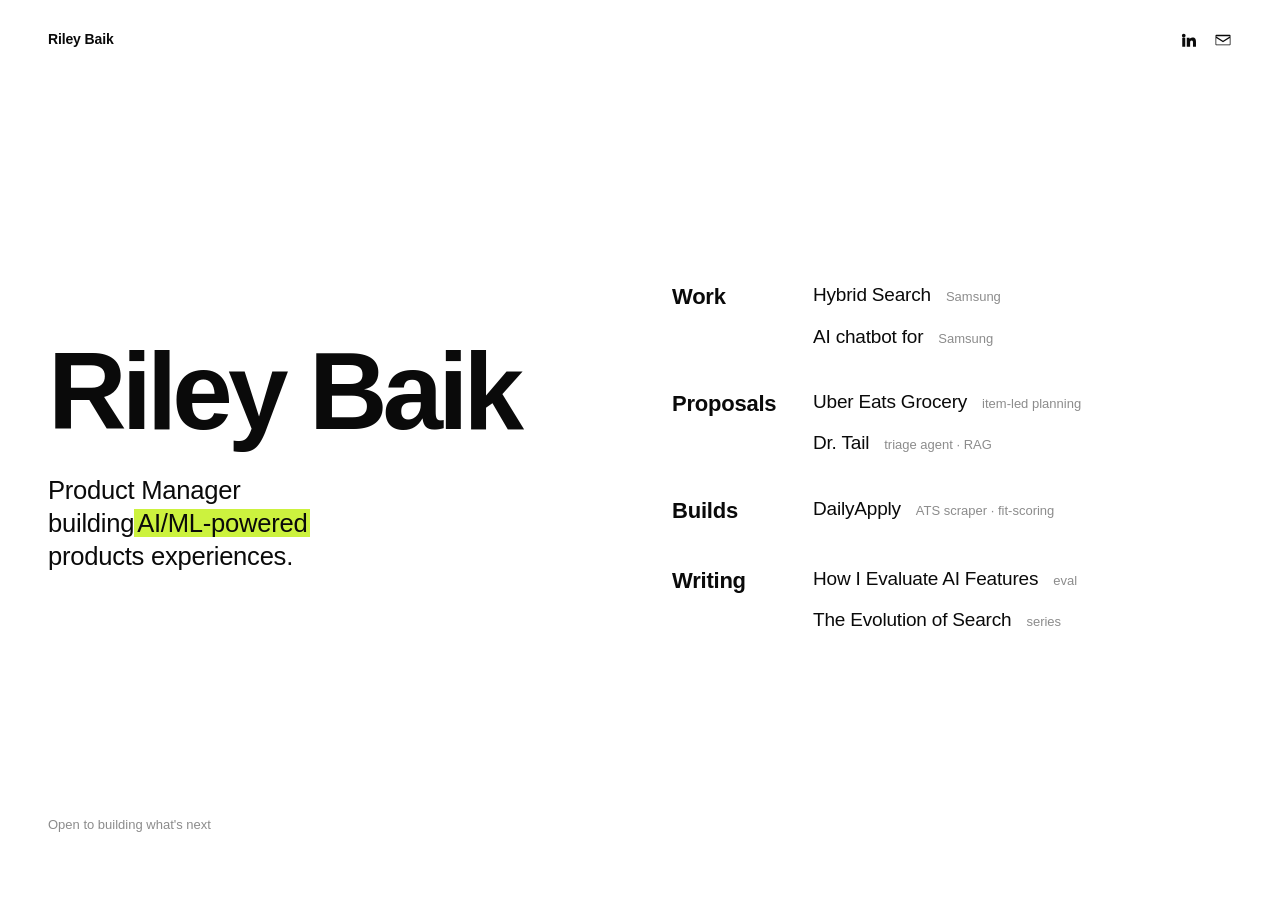
==== commit 2a418713: "Update index.html" ====
--- a/index.html
+++ b/index.html
@@ -21,10 +21,9 @@
 
     <div class="left">
       <h1>Riley Baik</h1>
-      <p class="intro">Product Manager focusing on <span class="hl">AI/ML&#8209;powered</span> products.</p>
+      <p class="intro">Product Manager building<span class="hl">AI/ML&#8209;powered</span> products experiences.</p>
       <div class="bio-meta">
-        Bothell, WA<br>
-        Open to AI/ML PM roles
+        Open to building what's next
       </div>
     </div>
 
@@ -35,21 +34,21 @@
         <div>
           <div class="items">
             <a class="item" href="samsung-search.html"><span class="t">Hybrid Search</span><span class="m">Samsung</span></a>
-            <a class="item" href="galaxy-guide-chat.html"><span class="t">Galaxy Guide</span><span class="m">Samsung</span></a>
-            <a class="item" href="#"><span class="t">Listing Autofill</span><span class="m">Amazon</span></a>
+            <a class="item" href="galaxy-guide-chat.html"><span class="t">AI chatbot for </span><span class="m">Samsung</span></a>
+            <!-- <a class="item" href="#"><span class="t">Listing Autofill</span><span class="m">Amazon</span></a> -->
           </div>
-          <a class="more" href="work.html">More →</a>
+          <!-- <a class="more" href="work.html">More →</a> -->
         </div>
       </div>
 
       <div class="group">
-        <div class="cat">Concepts</div>
+        <div class="cat">Proposals</div>
         <div>
           <div class="items">
             <a class="item" href="uber-eats-grocery.html"><span class="t">Uber Eats Grocery</span><span class="m">item-led planning</span></a>
             <a class="item" href="dr-tail-triage-agent (1).html"><span class="t">Dr. Tail</span><span class="m">triage agent · RAG</span></a>
           </div>
-          <a class="more" href="proposals.html">More →</a>
+          <!-- <a class="more" href="proposals.html">More →</a> -->
         </div>
       </div>
 
@@ -59,18 +58,18 @@
           <div class="items">
             <a class="item" href="#"><span class="t">DailyApply</span><span class="m">ATS scraper · fit-scoring</span></a>
           </div>
-          <a class="more" href="build.html">More →</a>
+          <!-- <a class="more" href="build.html">More →</a> -->
         </div>
       </div>
 
       <div class="group">
-        <div class="cat">Write</div>
+        <div class="cat">Writing</div>
         <div>
           <div class="items">
             <a class="item" href="#"><span class="t">How I Evaluate AI Features</span><span class="m">eval</span></a>
             <a class="item" href="#"><span class="t">The Evolution of Search</span><span class="m">series</span></a>
           </div>
-          <a class="more" href="writing.html">More →</a>
+          <!-- <a class="more" href="writing.html">More →</a> -->
         </div>
       </div>
 
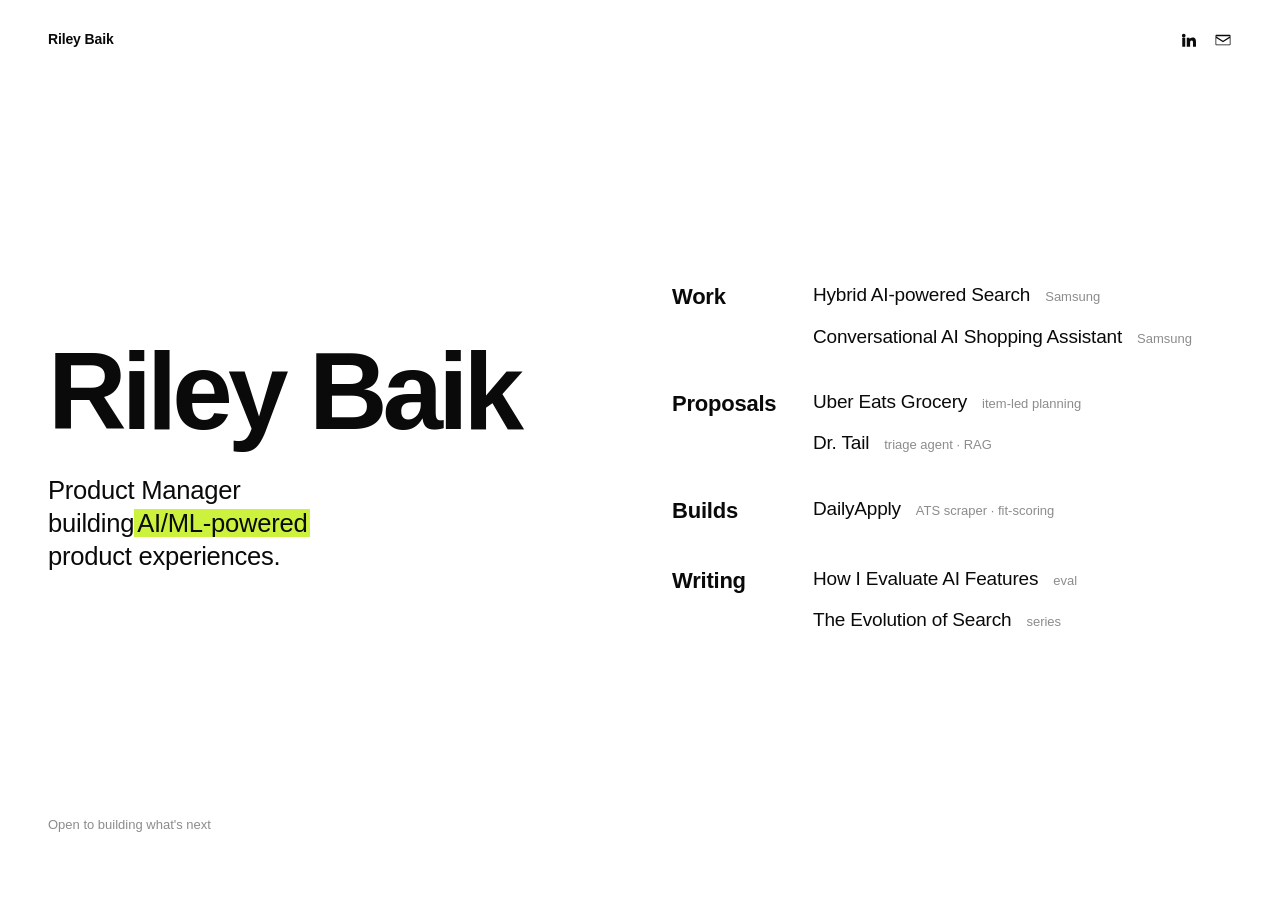
==== commit d2f561f2: "Update index.html" ====
--- a/index.html
+++ b/index.html
@@ -21,7 +21,7 @@
 
     <div class="left">
       <h1>Riley Baik</h1>
-      <p class="intro">Product Manager building<span class="hl">AI/ML&#8209;powered</span> products experiences.</p>
+      <p class="intro">Product Manager building<span class="hl">AI/ML&#8209;powered</span> product experiences.</p>
       <div class="bio-meta">
         Open to building what's next
       </div>
@@ -33,8 +33,8 @@
         <div class="cat">Work</div>
         <div>
           <div class="items">
-            <a class="item" href="samsung-search.html"><span class="t">Hybrid Search</span><span class="m">Samsung</span></a>
-            <a class="item" href="galaxy-guide-chat.html"><span class="t">AI chatbot for </span><span class="m">Samsung</span></a>
+            <a class="item" href="samsung-search.html"><span class="t">Hybrid AI-powered Search</span><span class="m">Samsung</span></a>
+            <a class="item" href="galaxy-guide-chat.html"><span class="t">Conversational AI Shopping Assistant</span><span class="m">Samsung</span></a>
             <!-- <a class="item" href="#"><span class="t">Listing Autofill</span><span class="m">Amazon</span></a> -->
           </div>
           <!-- <a class="more" href="work.html">More →</a> -->
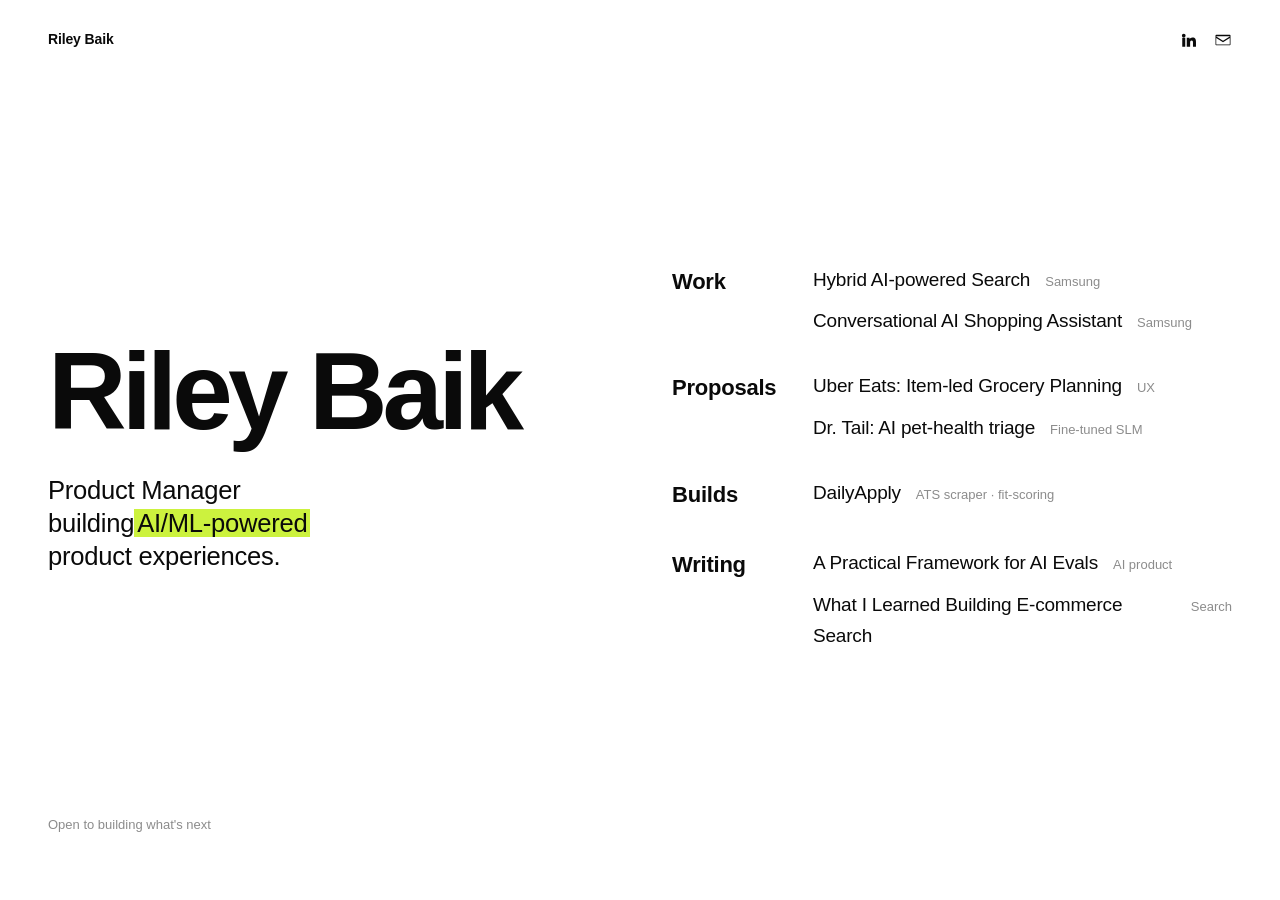
==== commit b7131ea7: "Add writing essays and polish case-study pages - Add two long-form writing pages (ai-evaluation, eco" ====
--- a/index.html
+++ b/index.html
@@ -45,8 +45,8 @@
         <div class="cat">Proposals</div>
         <div>
           <div class="items">
-            <a class="item" href="uber-eats-grocery.html"><span class="t">Uber Eats Grocery</span><span class="m">item-led planning</span></a>
-            <a class="item" href="dr-tail-triage-agent (1).html"><span class="t">Dr. Tail</span><span class="m">triage agent · RAG</span></a>
+            <a class="item" href="uber-eats-grocery.html"><span class="t">Uber Eats: Item-led Grocery Planning</span><span class="m">UX</span></a>
+            <a class="item" href="dr-tail-triage-agent (1).html"><span class="t">Dr. Tail: AI pet-health triage</span><span class="m">Fine-tuned SLM</span></a>
           </div>
           <!-- <a class="more" href="proposals.html">More →</a> -->
         </div>
@@ -66,8 +66,8 @@
         <div class="cat">Writing</div>
         <div>
           <div class="items">
-            <a class="item" href="#"><span class="t">How I Evaluate AI Features</span><span class="m">eval</span></a>
-            <a class="item" href="#"><span class="t">The Evolution of Search</span><span class="m">series</span></a>
+            <a class="item" href="ai-evaluation.html"><span class="t">A Practical Framework for AI Evals</span><span class="m">AI product</span></a>
+            <a class="item" href="ecommerce-search.html"><span class="t">What I Learned Building E-commerce Search</span><span class="m">Search</span></a>
           </div>
           <!-- <a class="more" href="writing.html">More →</a> -->
         </div>
--- a/style.css
+++ b/style.css
@@ -77,7 +77,7 @@
 .hero { padding: 80px 0 8px; }
 .eyebrow { font-size: 12px; font-weight: 700; letter-spacing: 0.14em; text-transform: uppercase; color: var(--grey-2); }
 .hero h1 { font-size: clamp(52px, 8vw, 104px); font-weight: 700; letter-spacing: -0.045em; line-height: 0.95; margin: 26px 0 22px; }
-.hero .sub { font-size: 19px; color: var(--grey-2); max-width: 62ch; line-height: 1.5; }
+.hero .sub { font-size: 19px; color: var(--grey-2); width: min(62ch, 100%); line-height: 1.5; }
 
 .meta { display: grid; grid-template-columns: repeat(auto-fit, minmax(150px, 1fr)); gap: 26px; margin-top: 46px; padding: 28px 0; border-top: 1px solid var(--ink); border-bottom: 1px solid var(--line); }
 .meta .l { font-size: 10.5px; font-weight: 700; letter-spacing: 0.12em; text-transform: uppercase; color: var(--grey); margin-bottom: 7px; }
@@ -210,6 +210,7 @@
 
 /* diagram images and screen grids */
 .diagram img { margin-top: 14px; max-width: 100%; display: block; }
+.diagram iframe { margin-top: 14px; width: 100%; height: 660px; border: 1px solid var(--line); display: block; }
 .diagram .screens { display: flex; gap: 16px; margin-top: 14px; }
 .diagram .screens img { width: 30%; border: 1px solid var(--line); }
 
@@ -220,3 +221,27 @@
 .closing .ctas { margin-top: 24px; display: flex; gap: 14px; }
 .closing .ctas a { font-weight: 600; border-bottom: 2px solid var(--ink); padding-bottom: 2px; }
 .closing .ctas a:hover { color: var(--grey-2); }
+
+/* =========================================================
+   WRITING / ESSAY  (centered reading column)
+   ========================================================= */
+.essay { max-width: var(--measure); margin: 0 auto; padding: 0 24px; }
+.essay .hero { padding: 72px 0 30px; border-bottom: 1px solid var(--ink); }
+.essay .hero h1 { font-size: clamp(36px, 5vw, 58px); max-width: none; margin: 22px 0 20px; line-height: 1.02; }
+.essay .hero .sub { font-size: 19px; }
+
+.article { padding: 44px 0 24px; font-size: 17px; color: var(--grey-2); line-height: 1.8; }
+.article > p { margin-bottom: 18px; }
+.article p strong, .article li strong { color: var(--ink); font-weight: 700; }
+.article h2 { font-size: clamp(21px, 3vw, 27px); font-weight: 700; letter-spacing: -0.02em; color: var(--ink); line-height: 1.25; margin: 52px 0 16px; }
+.article h2:first-child { margin-top: 0; }
+.article ul { margin: 16px 0 20px; padding-left: 22px; }
+.article li { margin-bottom: 9px; }
+.article blockquote { margin: 32px 0; padding: 6px 0 6px 24px; border-left: 2px solid var(--ink); }
+.article blockquote p { font-size: 20px; font-weight: 700; color: var(--ink); margin: 0; line-height: 1.45; letter-spacing: -0.01em; }
+
+/* steps reused for the takeaway timeline — tighter, no title row */
+.article .steps { margin: 24px 0 8px; }
+.article .step { grid-template-columns: 48px 1fr; padding: 18px 0; align-items: center; }
+.article .step .sn { font-size: 22px; }
+.article .step .sb { font-size: 16px; color: var(--ink); }
